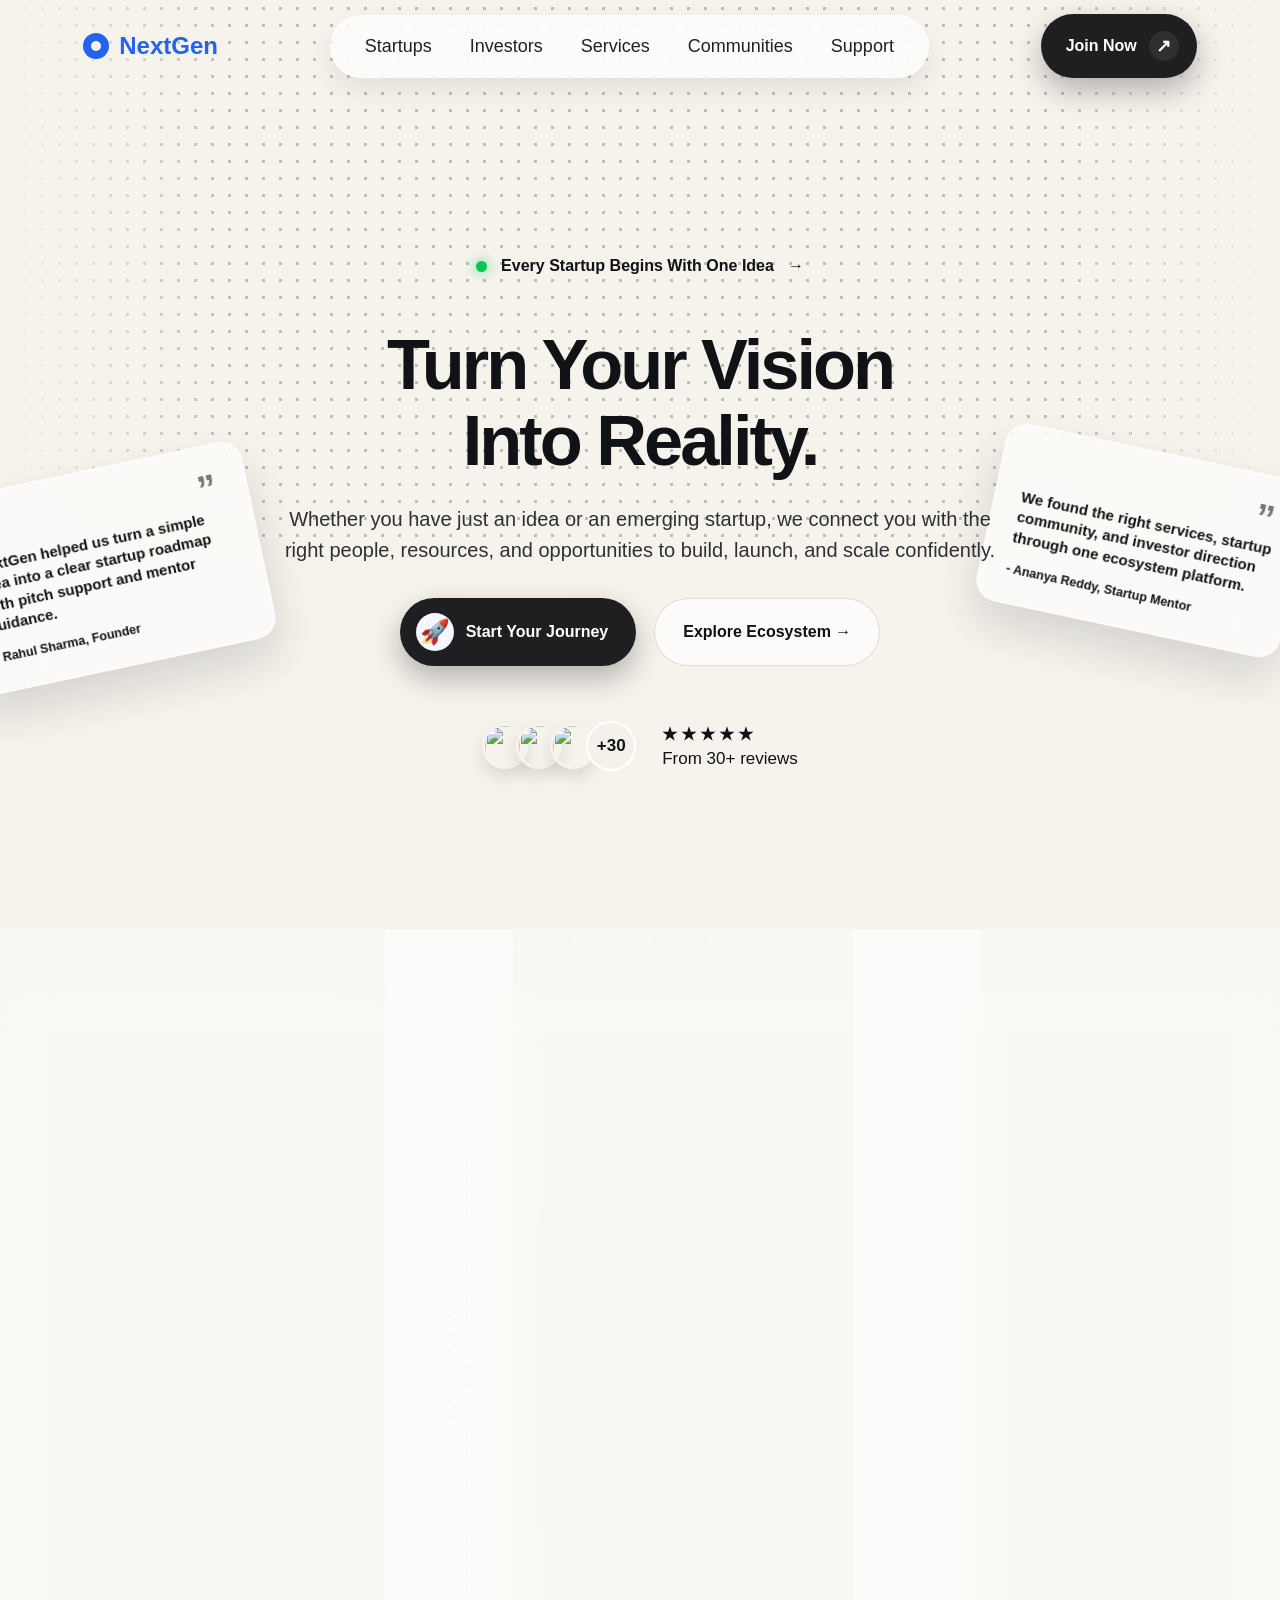
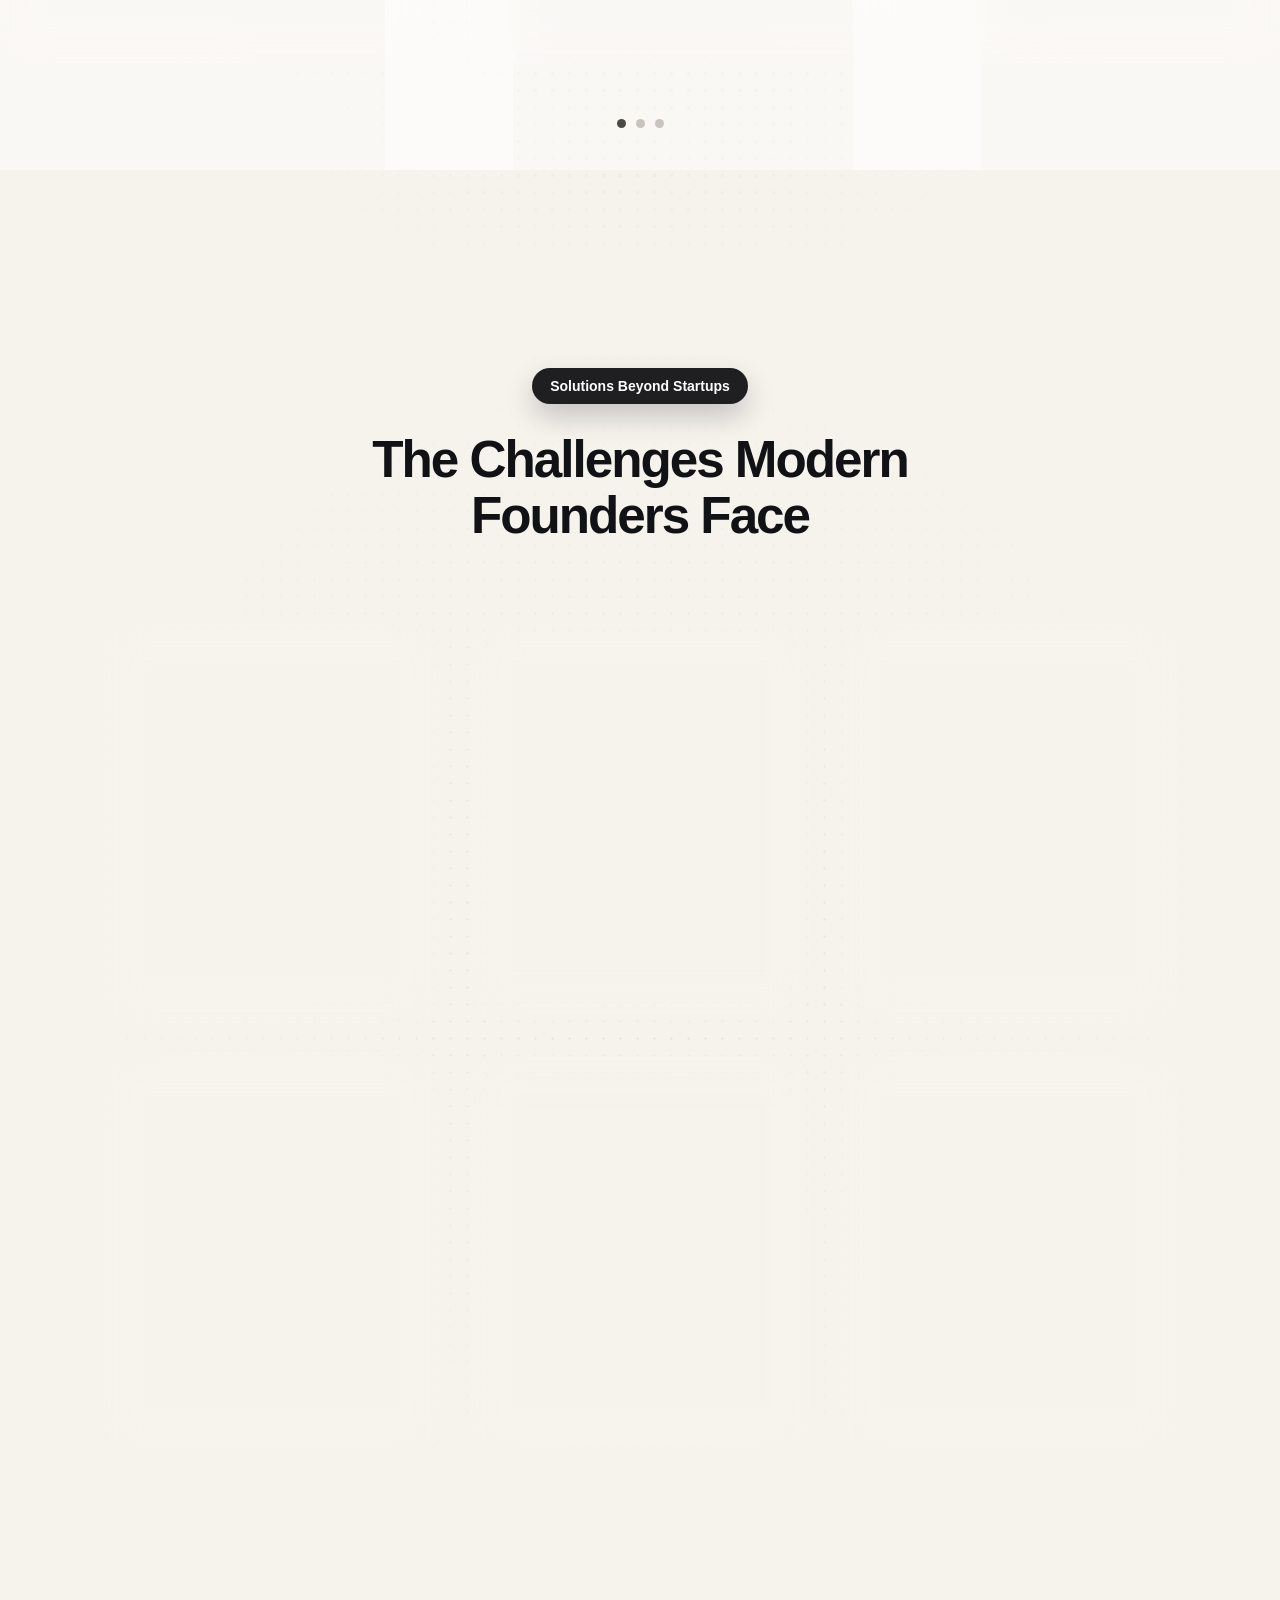
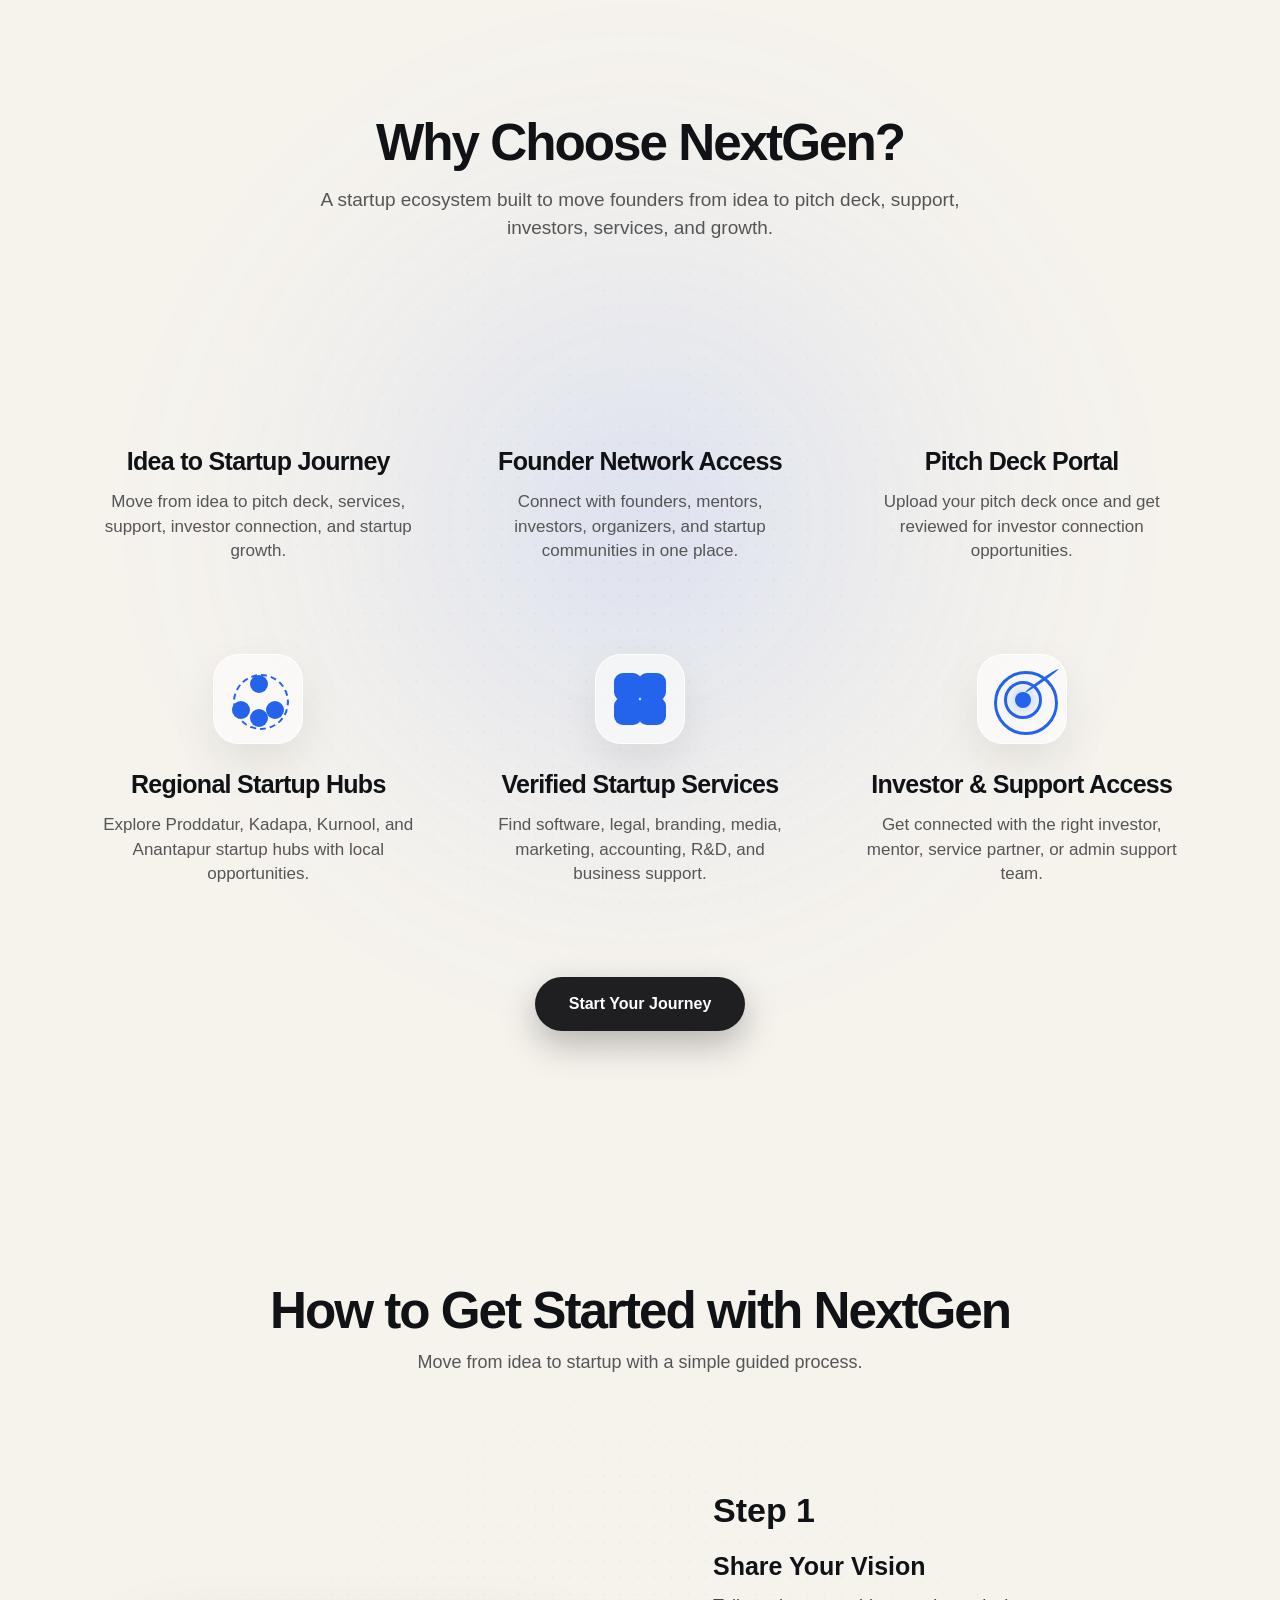
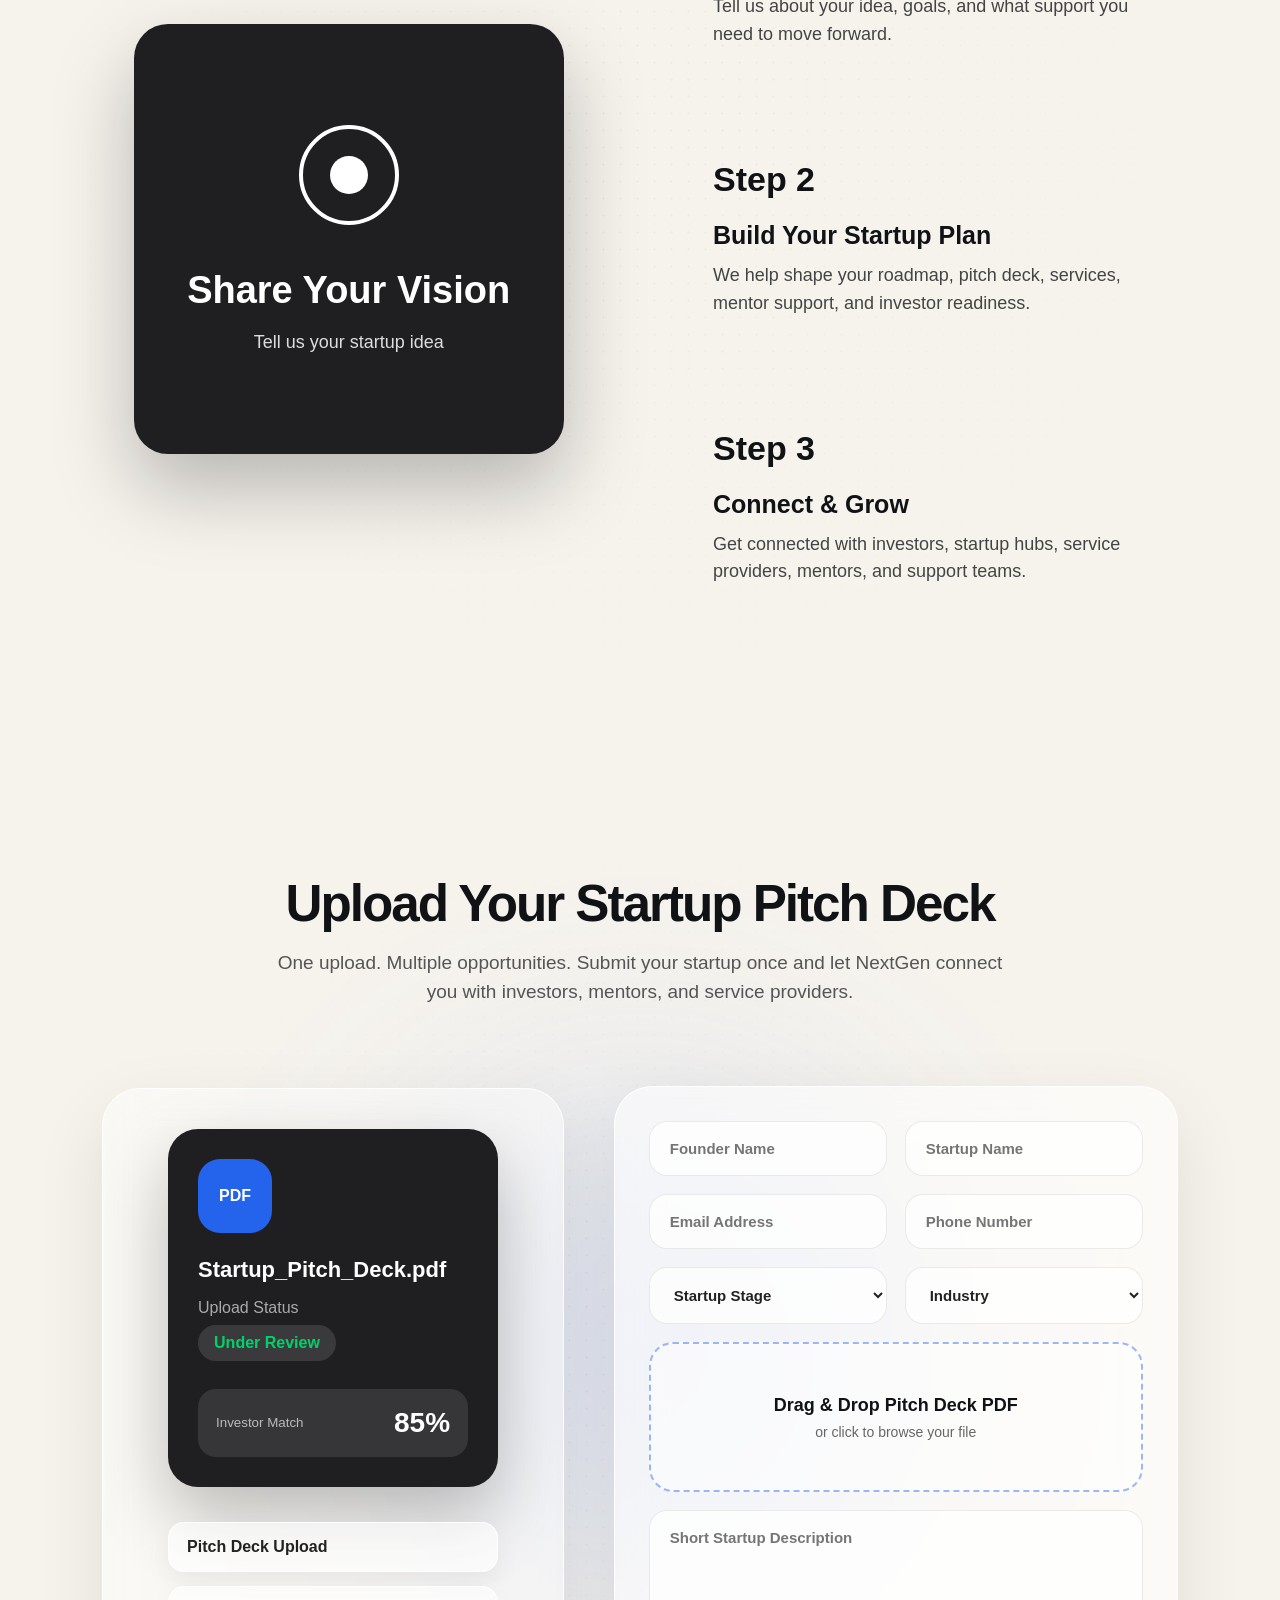
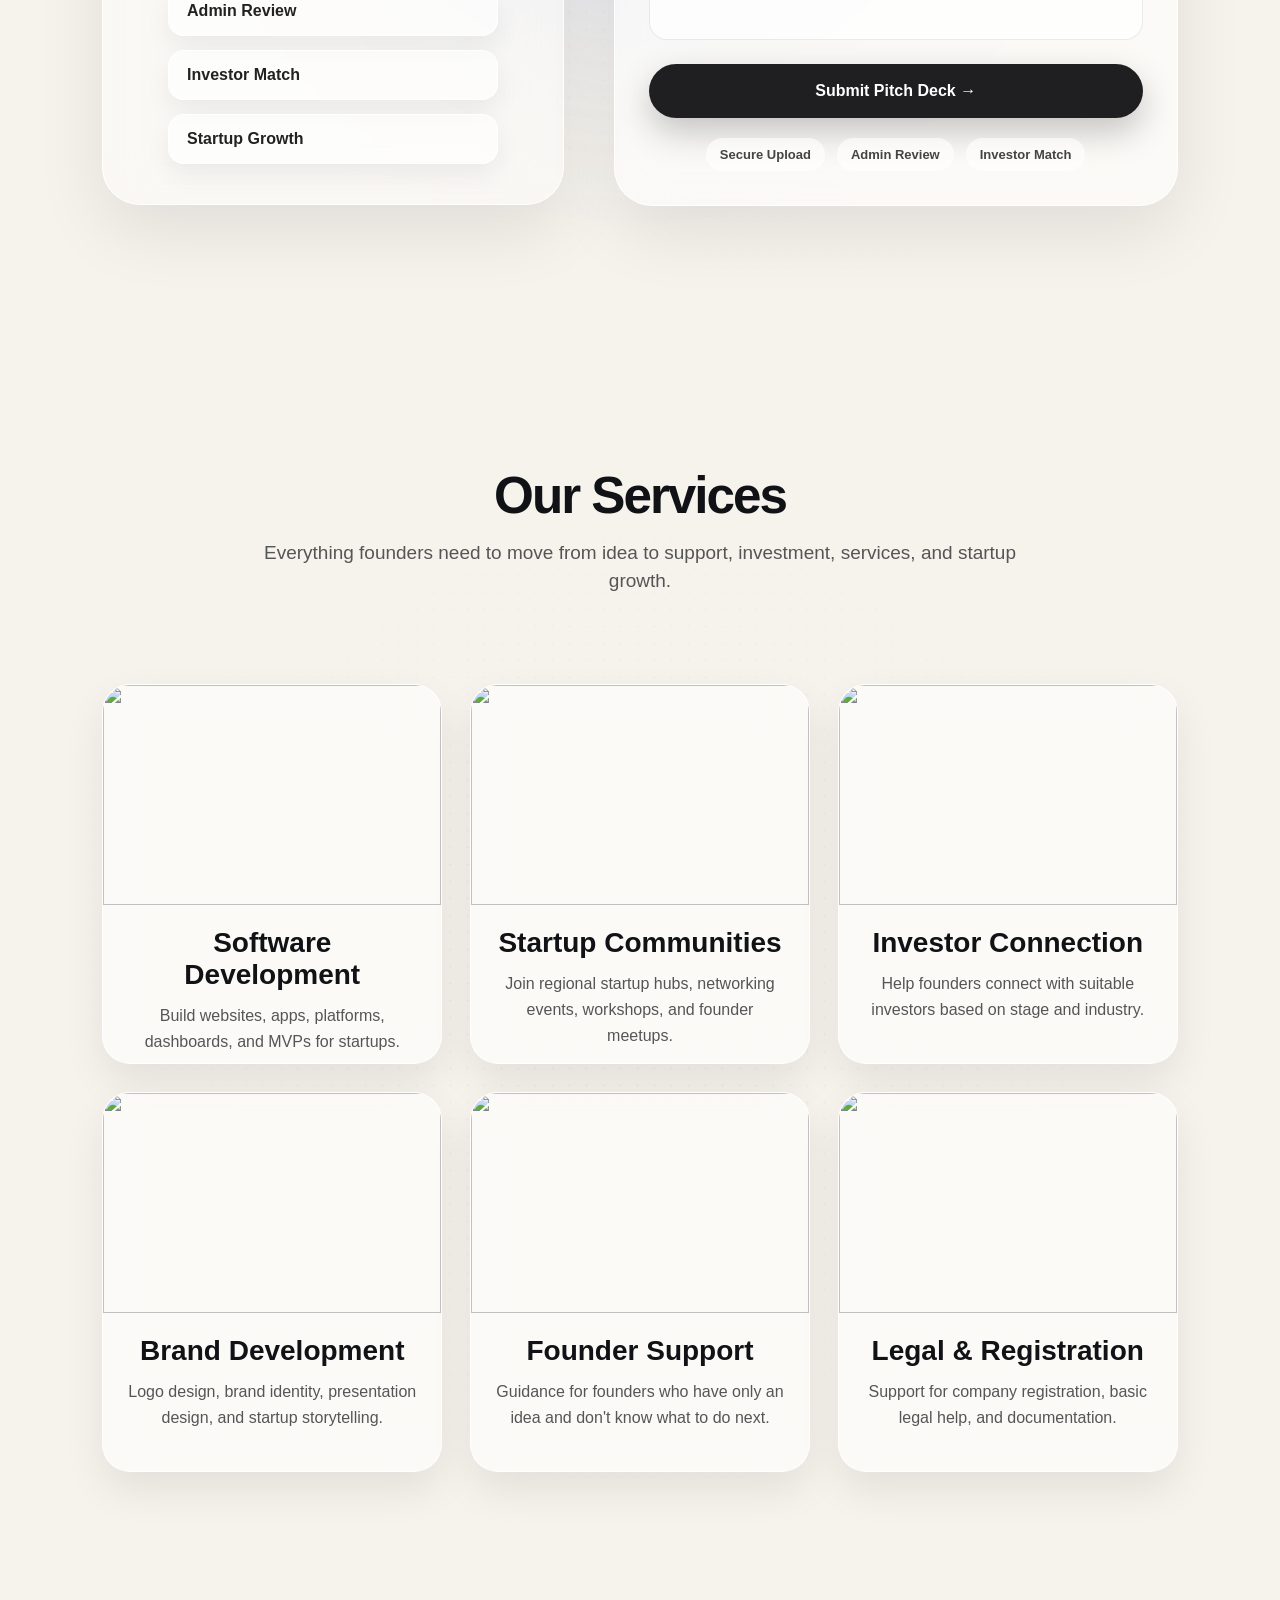
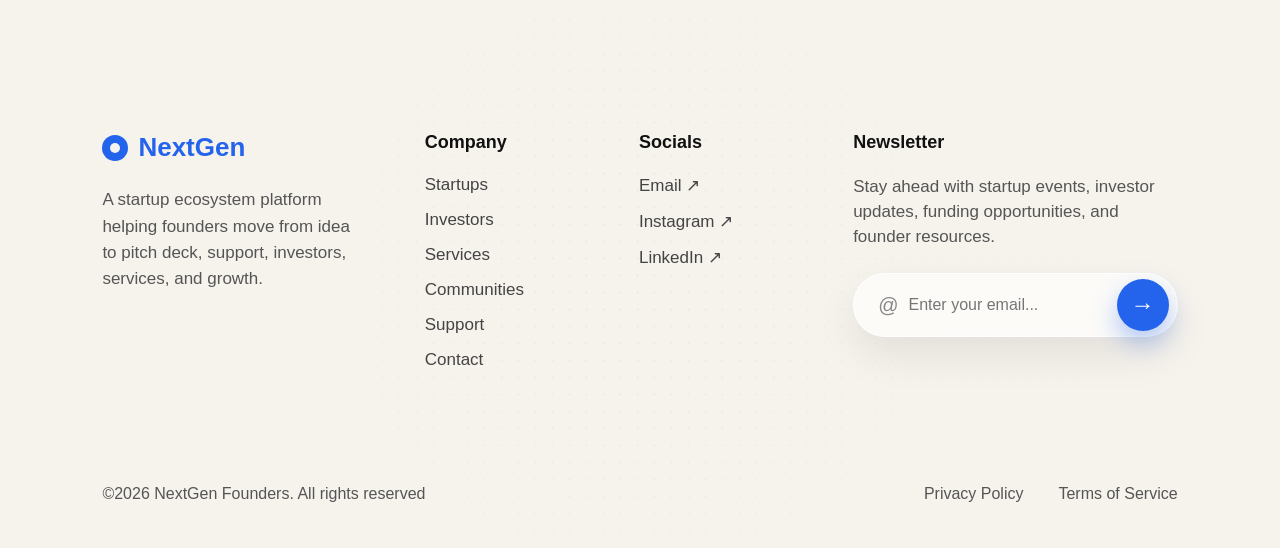
==== index.html @ 0911fde4 "initial commit" ====
<!DOCTYPE html>
<html lang="en">
<head>
<meta charset="UTF-8" />
<meta name="viewport" content="width=device-width, initial-scale=1.0" />
<title>NextGen Founders</title>

<link rel="stylesheet" href="style.css" />
</head>

<body>

<section class="hero">
  <nav class="navbar">
    <div class="logo"><div class="logo-mark"></div>NextGen</div>
    <div class="nav-pill">
      <a href="#">Startups</a>
      <a href="#">Investors</a>
      <a href="#">Services</a>
      <a href="#">Communities</a>
      <a href="#">Support</a>
    </div>
    <button class="btn-dark top-btn">Join Now <span class="arrow">↗</span></button>
  </nav>

  <div class="quote-card left-card">
    <div class="quote">”</div>
    <p>NextGen helped us turn a simple idea into a clear startup roadmap with pitch support and mentor guidance.</p>
    <small>- Rahul Sharma, Founder</small>
  </div>

  <div class="quote-card right-card">
    <div class="quote">”</div>
    <p>We found the right services, startup community, and investor direction through one ecosystem platform.</p>
    <small>- Ananya Reddy, Startup Mentor</small>
  </div>

  <div class="hero-content">
    <div class="badge"><span class="green-dot"></span>Every Startup Begins With One Idea <span>→</span></div>
    <h1>Turn Your Vision<br>Into Reality.</h1>
    <p>Whether you have just an idea or an emerging startup, we connect you with the right people, resources, and opportunities to build, launch, and scale confidently.</p>

    <div class="hero-buttons">
      <button class="btn-dark main-cta"><span class="cta-icon">🚀</span>Start Your Journey</button>
      <button class="btn-outline">Explore Ecosystem →</button>
    </div>

    <div class="hero-social">
      <div class="avatars">
        <img src="https://images.unsplash.com/photo-1500648767791-00dcc994a43e?w=100&q=80" class="avatar">
        <img src="https://images.unsplash.com/photo-1494790108377-be9c29b29330?w=100&q=80" class="avatar">
        <img src="https://images.unsplash.com/photo-1506794778202-cad84cf45f1d?w=100&q=80" class="avatar">
        <div class="plus">+30</div>
      </div>
      <div class="rating"><strong>★★★★★</strong>From 30+ reviews</div>
    </div>
  </div>
</section>

<section class="work-section" id="achievements">
  <div class="work-track">

    <div class="work-card">
      <div class="work-img img1"><h3>From Idea<br>to Startup</h3></div>
      <p>NextGen Founders helps entrepreneurs transform ideas into successful startups by connecting them with mentors, investors, services, and opportunities.</p>
      <span>Founder Journey</span>
      <div class="card-note">Every great startup begins with one idea.<br><small>NextGen Founders</small></div>
      <div class="person"><img src="https://randomuser.me/api/portraits/men/32.jpg" class="person-avatar"><div class="person-info"><h4>Rahul Sharma</h4><p>Founder, TechSpark AI</p></div></div>
    </div>

    <div class="work-card">
      <div class="work-img img2"></div>
      <p>Upload your pitch deck once and let NextGen Founders connect you with investors actively looking for promising startups.</p>
      <span>Pitch Deck Portal</span>
      <div class="card-note">One Upload. Unlimited Opportunities.<br><small>NextGen Founders</small></div>
      <div class="person"><img src="https://randomuser.me/api/portraits/women/44.jpg" class="person-avatar"><div class="person-info"><h4>Ananya Reddy</h4><p>Startup Mentor</p></div></div>
    </div>

    <div class="work-card">
      <div class="work-img img3"><h3>Connect.<br>Collaborate.<br>Grow.</h3></div>
      <p>Discover startup hubs across Proddatur, Kadapa, Kurnool and Anantapur while building meaningful relationships with founders and mentors.</p>
      <span>Startup Communities</span>
      <div class="card-note">Together we build stronger ecosystems.<br><small>NextGen Founders</small></div>
      <div class="person"><img src="https://randomuser.me/api/portraits/men/65.jpg" class="person-avatar"><div class="person-info"><h4>Arjun Kumar</h4><p>Community Lead</p></div></div>
    </div>

    <div class="work-card">
      <div class="work-img img4"></div>
      <p>Access trusted partners for software development, branding, legal services, marketing, R&D, accounting and business consulting.</p>
      <span>Startup Services</span>
      <div class="card-note">Everything your startup needs.<br><small>NextGen Founders</small></div>
      <div class="person"><img src="https://randomuser.me/api/portraits/women/68.jpg" class="person-avatar"><div class="person-info"><h4>Sneha Patel</h4><p>Brand Consultant</p></div></div>
    </div>

    <div class="work-card">
      <div class="work-img img1"><h3>Support<br>That Matters</h3></div>
      <p>Whether you need a mentor, want to become an organizer, or simply don't know what to do next, our support team connects you.</p>
      <span>Founder Support</span>
      <div class="card-note">We're here whenever you need guidance.<br><small>NextGen Founders</small></div>
      <div class="person"><img src="https://randomuser.me/api/portraits/men/41.jpg" class="person-avatar"><div class="person-info"><h4>Vikram Rao</h4><p>Investor Relations</p></div></div>
    </div>

    <div class="work-card">
      <div class="work-img img2"></div>
      <p>Stay updated with startup news, Sunday meetups, funding opportunities, workshops and demo days happening across your region.</p>
      <span>Startup News & Events</span>
      <div class="card-note">Never miss an opportunity.<br><small>NextGen Founders</small></div>
      <div class="person"><img src="https://randomuser.me/api/portraits/women/29.jpg" class="person-avatar"><div class="person-info"><h4>Priya Nair</h4><p>Event Coordinator</p></div></div>
    </div>

    <div class="work-card">
      <div class="work-img img3"><h3>Investor<br>Connections</h3></div>
      <p>Browse verified investors by industry, investment stage and location to find the perfect funding partner.</p>
      <span>Investor Network</span>
      <div class="card-note">Connecting ideas with investment.<br><small>NextGen Founders</small></div>
      <div class="person"><img src="https://randomuser.me/api/portraits/men/74.jpg" class="person-avatar"><div class="person-info"><h4>Karthik Varma</h4><p>Angel Investor</p></div></div>
    </div>

    <div class="work-card">
      <div class="work-img img4"></div>
      <p>Build your startup journey inside one platform — news, investors, services, startup hubs, mentors and pitch deck management.</p>
      <span>Complete Startup Ecosystem</span>
      <div class="card-note">Everything founders need in one place.<br><small>NextGen Founders</small></div>
      <div class="person"><img src="https://randomuser.me/api/portraits/women/52.jpg" class="person-avatar"><div class="person-info"><h4>Neha Gupta</h4><p>Startup Advisor</p></div></div>
    </div>

  </div>

  <div class="slider-dots"><span></span><span></span><span></span></div>
</section>

<section class="challenge-section">
  <div class="section-badge">Solutions Beyond Startups</div>
  <h2>The Challenges Modern<br>Founders Face</h2>

  <div class="challenge-grid">

    <div class="challenge-card" tabindex="0">
      <div class="challenge-front">
        <div class="challenge-visual visual-1">
          <div class="startup-design">
            <div class="ring"></div><div class="core"></div>
            <span class="dot dot1"></span><span class="dot dot2"></span><span class="dot dot3"></span><span class="dot dot4"></span>
            <span class="line line1"></span><span class="line line2"></span>
          </div>
        </div>
        <span>Problem</span>
        <h3>No Clear Startup Roadmap</h3>
        <p>Many founders have an idea but don’t know the next step to build, launch, and grow.</p>
      </div>
      <div class="challenge-solution">
        <span>Solution</span>
        <h3>Guided Startup Journey</h3>
        <p>NextGen guides founders from idea → pitch deck → services → support → investor connection.</p>
      </div>
    </div>

    <div class="challenge-card" tabindex="0">
      <div class="challenge-front">
        <div class="challenge-visual visual-2">Team</div>
        <span>Problem</span>
        <h3>Lack of Right Connections</h3>
        <p>Founders struggle to find investors, mentors, and service providers.</p>
      </div>
      <div class="challenge-solution">
        <span>Solution</span>
        <h3>Founder Network Access</h3>
        <p>Connect with investors, mentors, organizers, and verified service companies in one place.</p>
      </div>
    </div>

    <div class="challenge-card" tabindex="0">
      <div class="challenge-front">
        <div class="challenge-visual visual-3">→ Pitch</div>
        <span>Problem</span>
        <h3>Pitch Deck Confusion</h3>
        <p>Founders don’t know how to share pitch decks with investors properly.</p>
      </div>
      <div class="challenge-solution">
        <span>Solution</span>
        <h3>Pitch Deck Upload Portal</h3>
        <p>Upload pitch deck once. Admin reviews and connects it to suitable investors.</p>
      </div>
    </div>

    <div class="challenge-card" tabindex="0">
      <div class="challenge-front">
        <div class="challenge-visual visual-4"></div>
        <span>Problem</span>
        <h3>Limited Startup Awareness</h3>
        <p>Founders miss startup events, funding news, and local opportunities.</p>
      </div>
      <div class="challenge-solution">
        <span>Solution</span>
        <h3>Startup News & Events</h3>
        <p>Every Sunday, display startup events, funding opportunities, and community updates.</p>
      </div>
    </div>

    <div class="challenge-card" tabindex="0">
      <div class="challenge-front">
        <div class="challenge-visual visual-5">◎</div>
        <span>Problem</span>
        <h3>No Trusted Support</h3>
        <p>Founders need help with registration, legal, software, branding, and business guidance.</p>
      </div>
      <div class="challenge-solution">
        <span>Solution</span>
        <h3>Support Request System</h3>
        <p>Users submit their problem. Admin connects them with the right mentor or service partner.</p>
      </div>
    </div>

    <div class="challenge-card" tabindex="0">
      <div class="challenge-front">
        <div class="challenge-visual visual-6"></div>
        <span>Problem</span>
        <h3>Investor Access Gap</h3>
        <p>Good ideas fail because founders cannot reach the right investor at the right time.</p>
      </div>
      <div class="challenge-solution">
        <span>Solution</span>
        <h3>Investor Discovery</h3>
        <p>Founders browse investors by industry, stage, location, and startup requirement.</p>
      </div>
    </div>

  </div>
</section>

<section class="choose-section">
  <h2>Why Choose NextGen?</h2>
  <p class="choose-subtitle">
    A startup ecosystem built to move founders from idea to pitch deck, support, investors, services, and growth.
  </p>

  <div class="choose-grid">

    <div class="choose-item">
      <div class="mini-icon orbit-icon"><span></span><span></span><span></span></div>
      <h3>Idea to Startup Journey</h3>
      <p>Move from idea to pitch deck, services, support, investor connection, and startup growth.</p>
    </div>

    <div class="choose-item">
      <div class="mini-icon network-icon"><i></i><i></i><i></i><i></i></div>
      <h3>Founder Network Access</h3>
      <p>Connect with founders, mentors, investors, organizers, and startup communities in one place.</p>
    </div>

    <div class="choose-item">
      <div class="mini-icon deck-icon"><span></span><span></span><span></span></div>
      <h3>Pitch Deck Portal</h3>
      <p>Upload your pitch deck once and get reviewed for investor connection opportunities.</p>
    </div>

    <div class="choose-item">
      <div class="mini-icon hub-icon"><span></span><span></span><span></span><span></span></div>
      <h3>Regional Startup Hubs</h3>
      <p>Explore Proddatur, Kadapa, Kurnool, and Anantapur startup hubs with local opportunities.</p>
    </div>

    <div class="choose-item">
      <div class="mini-icon service-icon"><span></span><span></span><span></span><span></span></div>
      <h3>Verified Startup Services</h3>
      <p>Find software, legal, branding, media, marketing, accounting, R&D, and business support.</p>
    </div>

    <div class="choose-item">
      <div class="mini-icon target-icon"><span></span><span></span><span></span></div>
      <h3>Investor & Support Access</h3>
      <p>Get connected with the right investor, mentor, service partner, or admin support team.</p>
    </div>

  </div>

  <button class="choose-btn">Start Your Journey</button>
</section>

<section class="process-section">
  <h2>How to Get Started with NextGen</h2>
  <p class="process-subtitle">
    Move from idea to startup with a simple guided process.
  </p>

  <div class="process-wrap">

    <div class="process-left">

      <div class="process-card visual-1">
        <div class="bulb-icon"></div>
        <h3>Share Your Vision</h3>
        <p>Tell us your startup idea</p>
      </div>

      <div class="process-card visual-2">
        <h3>Shape The Plan</h3>
        <ul>
          <li>Clear startup roadmap</li>
          <li>Pitch deck support</li>
          <li>Mentor guidance</li>
          <li>Investor readiness</li>
        </ul>
      </div>

      <div class="process-card visual-3">
        <div class="laptop-card">
          <div></div>
          <div></div>
        </div>
        <h3>Launch & Grow</h3>
        <p>Connect with investors, services and startup hubs.</p>
      </div>

    </div>

    <div class="process-steps">

      <div class="step step-1" tabindex="0">
        <h3>Step 1</h3>
        <h4>Share Your Vision</h4>
        <p>Tell us about your idea, goals, and what support you need to move forward.</p>
      </div>

      <div class="step step-2" tabindex="0">
        <h3>Step 2</h3>
        <h4>Build Your Startup Plan</h4>
        <p>We help shape your roadmap, pitch deck, services, mentor support, and investor readiness.</p>
      </div>

      <div class="step step-3" tabindex="0">
        <h3>Step 3</h3>
        <h4>Connect & Grow</h4>
        <p>Get connected with investors, startup hubs, service providers, mentors, and support teams.</p>
      </div>

    </div>

  </div>
</section>

<section class="pitch-section">
  <div class="pitch-heading">
    <h2>Upload Your Startup Pitch Deck</h2>
    <p>
      One upload. Multiple opportunities. Submit your startup once and let
      NextGen connect you with investors, mentors, and service providers.
    </p>
  </div>

  <div class="pitch-wrap">

    <div class="pitch-visual">
      <div class="upload-card">
        <div class="pdf-icon">PDF</div>
        <h3>Startup_Pitch_Deck.pdf</h3>
        <p>Upload Status</p>
        <span>Under Review</span>

        <div class="match-box">
          <small>Investor Match</small>
          <strong>85%</strong>
        </div>
      </div>

      <div class="flow-list">
        <div>Pitch Deck Upload</div>
        <div>Admin Review</div>
        <div>Investor Match</div>
        <div>Startup Growth</div>
      </div>
    </div>

    <form class="pitch-form">
      <div class="form-row">
        <input type="text" placeholder="Founder Name">
        <input type="text" placeholder="Startup Name">
      </div>

      <div class="form-row">
        <input type="email" placeholder="Email Address">
        <input type="tel" placeholder="Phone Number">
      </div>

      <div class="form-row">
        <select>
          <option>Startup Stage</option>
          <option>Idea</option>
          <option>Prototype</option>
          <option>MVP</option>
          <option>Revenue</option>
          <option>Scaling</option>
        </select>

        <select>
          <option>Industry</option>
          <option>AI</option>
          <option>Healthcare</option>
          <option>FinTech</option>
          <option>EdTech</option>
          <option>Agriculture</option>
          <option>SaaS</option>
          <option>E-commerce</option>
          <option>Other</option>
        </select>
      </div>

      <label class="upload-box">
        <input type="file" accept=".pdf">
        <strong>Drag & Drop Pitch Deck PDF</strong>
        <span>or click to browse your file</span>
      </label>

      <textarea placeholder="Short Startup Description"></textarea>

      <button type="submit">Submit Pitch Deck →</button>

      <div class="trust-row">
        <span>Secure Upload</span>
        <span>Admin Review</span>
        <span>Investor Match</span>
      </div>
    </form>

  </div>
</section>

<section class="investor-section" id="investorSection">
  <h2>Investor Network</h2>
  <p class="investor-subtitle">
    Discover verified investors who can support promising startups with capital, mentorship, and strategic growth.
  </p>

  <div class="investor-filters">
    <span>All</span>
    <span>Seed</span>
    <span>Angel</span>
    <span>VC</span>
    <span>AI</span>
    <span>FinTech</span>
    <span>Healthcare</span>
  </div>

  <div class="investor-grid">

    <div class="investor-card">
      <img src="https://randomuser.me/api/portraits/men/75.jpg" class="investor-avatar">
      <h3>Arjun Rao</h3>
      <p>Seed Investor</p>
      <small>NextWave Ventures</small>

      <div class="investor-tags">
        <span>AI</span>
        <span>SaaS</span>
      </div>

      <div class="ticket">₹25L – ₹2Cr</div>
      <button>View Profile →</button>
    </div>

    <div class="investor-card">
      <img src="https://randomuser.me/api/portraits/women/65.jpg" class="investor-avatar">
      <h3>Priya Shah</h3>
      <p>Angel Investor</p>
      <small>Founder Circle</small>

      <div class="investor-tags">
        <span>FinTech</span>
        <span>EdTech</span>
      </div>

      <div class="ticket">₹10L – ₹1Cr</div>
      <button>View Profile →</button>
    </div>

    <div class="investor-card">
      <img src="https://randomuser.me/api/portraits/men/52.jpg" class="investor-avatar">
      <h3>Kiran Reddy</h3>
      <p>VC Partner</p>
      <small>SouthBridge Capital</small>

      <div class="investor-tags">
        <span>HealthTech</span>
        <span>AI</span>
      </div>

      <div class="ticket">₹50L – ₹5Cr</div>
      <button>View Profile →</button>
    </div>

    <div class="investor-card">
      <img src="https://randomuser.me/api/portraits/women/45.jpg" class="investor-avatar">
      <h3>Sneha Patel</h3>
      <p>Angel Investor</p>
      <small>Startup Angels India</small>

      <div class="investor-tags">
        <span>Consumer</span>
        <span>D2C</span>
      </div>

      <div class="ticket">₹15L – ₹80L</div>
      <button>View Profile →</button>
    </div>

    <div class="investor-card">
      <img src="https://randomuser.me/api/portraits/men/36.jpg" class="investor-avatar">
      <h3>Rahul Jain</h3>
      <p>Seed VC</p>
      <small>GrowthBridge Fund</small>

      <div class="investor-tags">
        <span>AgriTech</span>
        <span>SaaS</span>
      </div>

      <div class="ticket">₹30L – ₹3Cr</div>
      <button>View Profile →</button>
    </div>

    <div class="investor-card">
      <img src="https://randomuser.me/api/portraits/women/32.jpg" class="investor-avatar">
      <h3>Anita Das</h3>
      <p>Mentor Investor</p>
      <small>Impact Founders Network</small>

      <div class="investor-tags">
        <span>Social</span>
        <span>Healthcare</span>
      </div>

      <div class="ticket">₹20L – ₹2Cr</div>
      <button>View Profile →</button>
    </div>

  </div>
</section>

<section class="services-section">
  <h2>Our Services</h2>
  <p class="services-subtitle">
    Everything founders need to move from idea to support, investment, services, and startup growth.
  </p>

  <div class="services-grid">

    <div class="service-card">
      <img src="https://images.unsplash.com/photo-1516321318423-f06f85e504b3?w=900&q=80">
      <div>
        <h3>Software Development</h3>
        <p>Build websites, apps, platforms, dashboards, and MVPs for startups.</p>
      </div>
    </div>

    <div class="service-card">
      <img src="https://images.unsplash.com/photo-1556761175-b413da4baf72?w=900&q=80">
      <div>
        <h3>Startup Communities</h3>
        <p>Join regional startup hubs, networking events, workshops, and founder meetups.</p>
      </div>
    </div>

    <div class="service-card">
      <img src="https://images.unsplash.com/photo-1559136555-9303baea8ebd?w=900&q=80">
      <div>
        <h3>Investor Connection</h3>
        <p>Help founders connect with suitable investors based on stage and industry.</p>
      </div>
    </div>

    <div class="service-card">
      <img src="https://images.unsplash.com/photo-1558655146-9f40138edfeb?w=900&q=80">
      <div>
        <h3>Brand Development</h3>
        <p>Logo design, brand identity, presentation design, and startup storytelling.</p>
      </div>
    </div>

    <div class="service-card big-card">
    <img src="https://images.unsplash.com/photo-1521737604893-d14cc237f11d?w=1200&q=80">
    <div>
        <h3>Founder Support</h3>
        <p>Guidance for founders who have only an idea and don't know what to do next.</p>
    </div>
</div>

    <div class="service-card">
      <img src="https://images.unsplash.com/photo-1450101499163-c8848c66ca85?w=900&q=80">
      <div>
        <h3>Legal & Registration</h3>
        <p>Support for company registration, basic legal help, and documentation.</p>
      </div>
    </div>

  </div>
</section>



<footer class="footer-section">
  <div class="footer-wrap">

    <div class="footer-brand">
      <div class="footer-logo">
        <div class="logo-mark"></div>
        NextGen
      </div>
      <p>
        A startup ecosystem platform helping founders move from idea to pitch deck, support, investors, services, and growth.
      </p>
    </div>

    <div class="footer-links">
      <h4>Company</h4>
      <a href="#">Startups</a>
      <a href="#">Investors</a>
      <a href="#">Services</a>
      <a href="#">Communities</a>
      <a href="#">Support</a>
      <a href="#">Contact</a>
    </div>

    <div class="footer-links">
      <h4>Socials</h4>
      <a href="#">Email ↗</a>
      <a href="#">Instagram ↗</a>
      <a href="#">LinkedIn ↗</a>
    </div>

    <div class="footer-newsletter">
      <h4>Newsletter</h4>
      <p>
        Stay ahead with startup events, investor updates, funding opportunities, and founder resources.
      </p>

      <div class="newsletter-box">
        <span>@</span>
        <input type="email" placeholder="Enter your email...">
        <button>→</button>
      </div>
    </div>

  </div>

  <div class="footer-bottom">
    <p>©2026 NextGen Founders. All rights reserved</p>

    <div>
      <a href="#">Privacy Policy</a>
      <a href="#">Terms of Service</a>
    </div>
  </div>
</footer>

<script src="script.js"></script>

</body>
</html>
---- style.css ----
*{margin:0;padding:0;box-sizing:border-box;font-family:Inter,Arial,sans-serif}
body{background:#f6f3ed;color:#101216;overflow-x:hidden}

/* HERO */
.hero{min-height:100vh;position:relative;overflow:hidden;background:#f6f3ed}
.hero::before{
  content:"";position:absolute;top:0;left:0;right:0;height:540px;z-index:1;
  background-image:radial-gradient(circle,rgba(0,0,0,.22) 1.8px,transparent 1.8px);
  background-size:17px 17px;
  mask-image:linear-gradient(to right,transparent 0%,black 18%,black 82%,transparent 100%);
  -webkit-mask-image:linear-gradient(to right,transparent 0%,black 18%,black 82%,transparent 100%);
  animation:dotsPulse 3s ease-in-out infinite;pointer-events:none;
}
@keyframes dotsPulse{0%,100%{opacity:.28}50%{opacity:.48}}

.navbar{
  width:87%;height:92px;margin:0 auto;display:flex;align-items:center;
  justify-content:space-between;position:relative;z-index:5;
}
.logo{display:flex;align-items:center;gap:10px;font-size:24px;font-weight:800;color:#2463eb}
.logo-mark{width:26px;height:26px;border-radius:50%;background:#2463eb;position:relative}
.logo-mark::before{
  content:"";position:absolute;width:10px;height:10px;background:#f6f3ed;
  border-radius:50%;left:8px;top:8px;
}

.nav-pill{
  display:flex;align-items:center;gap:38px;padding:20px 34px;border-radius:999px;
  background:rgba(255,255,255,.68);backdrop-filter:blur(18px);
  border:1px solid rgba(255,255,255,.9);box-shadow:0 12px 28px rgba(0,0,0,.08);
}
.nav-pill a{text-decoration:none;color:#202124;font-size:18px;font-weight:500}

.btn-dark{
  border:0;cursor:pointer;background:#1f1f22;color:white;border-radius:999px;
  font-size:16px;font-weight:800;display:flex;align-items:center;gap:12px;
  box-shadow:0 12px 30px rgba(0,0,0,.28);
}
.top-btn{padding:17px 18px 17px 25px}
.arrow{
  width:30px;height:30px;border-radius:50%;background:#303033;
  display:grid;place-items:center;font-size:18px;
}

.quote-card{
  position:absolute;z-index:3;width:310px;padding:28px 26px 25px;
  background:rgba(255,255,255,.58);border:1px solid rgba(255,255,255,.9);
  backdrop-filter:blur(22px);border-radius:22px;box-shadow:0 22px 45px rgba(0,0,0,.13);
  font-size:15px;line-height:1.35;font-weight:700;
}
.quote-card .quote{position:absolute;right:30px;top:18px;font-size:38px;color:#777}
.quote-card p{margin-top:34px}
.quote-card small{display:block;margin-top:14px;font-weight:900}
.left-card{left:-48px;top:52%;transform:rotate(-12deg)}
.right-card{right:-18px;top:50%;transform:rotate(12deg)}

.hero-content{
  position:relative;z-index:4;text-align:center;max-width:1120px;
  margin:165px auto 0;padding:0 20px;
}
.badge{display:inline-flex;align-items:center;gap:14px;margin-bottom:52px;font-size:16px;font-weight:700}
.green-dot{width:11px;height:11px;background:#00c853;border-radius:50%;box-shadow:0 0 14px rgba(0,200,83,.8)}
h1{font-size:clamp(56px,5.5vw,78px);line-height:1.08;letter-spacing:-3px;font-weight:900;max-width:850px;margin:auto}
.hero-content p{max-width:740px;margin:25px auto 32px;font-size:20px;line-height:1.55;font-weight:500;color:#2f3033}
.hero-buttons{display:flex;justify-content:center;gap:18px;margin-top:10px;flex-wrap:wrap}
.main-cta{padding:15px 28px 15px 16px}
.cta-icon{
  width:38px;height:38px;border-radius:50%;background:#f4f7ff;color:#2463eb;
  display:grid;place-items:center;font-size:24px;font-weight:900;
}
.btn-outline{
  padding:16px 28px;border-radius:999px;border:1px solid rgba(0,0,0,.12);
  background:rgba(255,255,255,.65);backdrop-filter:blur(10px);
  color:#111;font-size:16px;font-weight:700;cursor:pointer;
}

.hero-social{margin-top:55px;display:flex;align-items:center;justify-content:center;gap:26px}
.avatars{display:flex;align-items:center}
.avatar{
  width:46px;height:46px;border-radius:50%;object-fit:cover;
  border:3px solid #f6f3ed;margin-left:-12px;box-shadow:0 8px 18px rgba(0,0,0,.12);
}
.avatar:first-child{margin-left:0}
.plus{
  width:50px;height:50px;margin-left:-10px;border-radius:50%;
  display:grid;place-items:center;background:#f4f1ea;border:2px solid #fff;
  font-size:17px;font-weight:700;
}
.rating{text-align:left;font-size:17px;font-weight:500}
.rating strong{display:block;font-size:17px;letter-spacing:4px;margin-bottom:4px}

/* MOVING CARDS */
.work-section{position:relative;overflow:hidden;padding:90px 0 120px;background:#f6f3ed}
.work-section::before{
  content:"";position:absolute;inset:0;
  background-image:radial-gradient(rgba(0,0,0,.22) 1.5px,transparent 1.5px);
  background-size:17px 17px;mask-image:radial-gradient(circle at center,#000 0%,transparent 72%);
  opacity:.35;
}
.work-track{
  position:relative;z-index:2;display:flex;gap:38px;width:max-content;
  animation:moveCards 34s linear infinite;
}
.work-section:hover .work-track{animation-play-state:paused}
@keyframes moveCards{from{transform:translateX(0)}to{transform:translateX(-35%)}}

.work-card{
  width:430px;min-height:620px;padding:18px;border-radius:34px;
  background:rgba(255,255,255,.46);border:1px solid rgba(255,255,255,.8);
  backdrop-filter:blur(22px);box-shadow:0 22px 55px rgba(0,0,0,.08);flex-shrink:0;
}
.work-img{
  height:260px;border-radius:26px;overflow:hidden;margin-bottom:28px;
  background-size:cover;background-position:center;
}
.img1{
  background:linear-gradient(135deg,rgba(255,229,207,.75),rgba(102,84,180,.7)),
  radial-gradient(circle at 70% 70%,#3e2f72,transparent 35%),linear-gradient(135deg,#ffd7c5,#806be6);
  display:flex;align-items:center;justify-content:center;text-align:center;
}
.img1 h3{font-size:30px;color:#253047;line-height:1.15}
.img2{
  background:linear-gradient(120deg,rgba(255,255,255,.25),rgba(255,255,255,.05)),
  repeating-linear-gradient(35deg,#f9f6f0 0 20px,#111 20px 26px,#f7a83b 26px 44px,#fff 44px 80px);
}
.img3{
  background:radial-gradient(circle at 25% 30%,rgba(95,255,130,.3),transparent 18%),
  repeating-radial-gradient(circle at 25% 20%,#3a3a3a 0 6px,#101010 7px 14px);
  display:flex;align-items:flex-end;padding:26px;
}
.img3 h3{color:#fff;font-size:34px;line-height:1.05;font-weight:500}
.img4{
  background:linear-gradient(135deg,rgba(255,255,255,.25),rgba(255,255,255,.05)),
  radial-gradient(circle at 70% 35%,#111 0 14%,transparent 15%),
  linear-gradient(135deg,#fff,#f0d8cf 45%,#111 46%,#111 70%,#d72d24 71%);
}
.work-card p{font-size:17px;line-height:1.55;color:#333;font-weight:600;margin:0 12px 8px}
.work-card>span{display:block;margin:0 12px 28px;color:#999;font-size:14px;font-weight:600}
.card-note{
  width:70%;margin-left:auto;margin-bottom:35px;padding:18px 20px;border-radius:18px;
  background:rgba(255,255,255,.5);text-align:right;font-size:16px;font-weight:600;color:#444;
}
.card-note small{color:#aaa}
.person{display:flex;align-items:center;gap:14px;margin:12px}
.person-avatar{
  width:52px;height:52px;border-radius:50%;object-fit:cover;
  border:3px solid #fff;box-shadow:0 6px 18px rgba(0,0,0,.15);flex-shrink:0;
}
.person-info h4{margin:0;font-size:17px;font-weight:800;color:#111;line-height:1.2}
.person-info p{margin-top:4px;font-size:14px;color:#8b8b8b;font-weight:500}
.slider-dots{position:relative;z-index:3;margin-top:55px;display:flex;justify-content:center;gap:10px}
.slider-dots span{width:9px;height:9px;border-radius:50%;background:#c9c4bb}
.slider-dots span:first-child{background:#4c4843}

/* CHALLENGE SECTION */
.challenge-section{
  position:relative;padding:120px 8% 140px;background:#f6f3ed;text-align:center;overflow:hidden;
}
.challenge-section::before{
  content:"";position:absolute;inset:0;
  background-image:radial-gradient(rgba(0,0,0,.18) 1.4px,transparent 1.4px);
  background-size:17px 17px;mask-image:radial-gradient(circle at center,#000 0%,transparent 72%);
  opacity:.3;
}
.section-badge{
  position:relative;z-index:2;display:inline-block;padding:10px 18px;border-radius:999px;
  background:#1f1f22;color:#fff;font-size:14px;font-weight:700;margin-bottom:28px;
  box-shadow:0 12px 28px rgba(0,0,0,.2);
}
.challenge-section h2{
  position:relative;z-index:2;font-size:clamp(38px,4vw,58px);
  line-height:1.08;letter-spacing:-2px;margin-bottom:80px;
}
.challenge-grid{
  position:relative;z-index:2;max-width:1120px;margin:0 auto;
  display:grid;grid-template-columns:repeat(3,1fr);gap:28px;
}
.challenge-card{
  position:relative;min-height:390px;padding:22px;border-radius:34px;
  background:rgba(255,255,255,.48);border:1px solid rgba(255,255,255,.8);
  backdrop-filter:blur(22px);box-shadow:0 22px 55px rgba(0,0,0,.07);
  overflow:hidden;text-align:left;cursor:pointer;
}
.challenge-front,.challenge-solution{transition:.45s ease}
.challenge-solution{
  position:absolute;inset:22px;border-radius:26px;background:#1f1f22;color:#fff;
  padding:34px;display:flex;flex-direction:column;justify-content:center;
  opacity:0;transform:translateY(25px) scale(.96);
}
.challenge-card:hover .challenge-solution,
.challenge-card:focus .challenge-solution,
.challenge-card:active .challenge-solution{opacity:1;transform:translateY(0) scale(1)}
.challenge-card:hover .challenge-front,
.challenge-card:focus .challenge-front,
.challenge-card:active .challenge-front{opacity:0;transform:scale(.96)}
.challenge-visual{
  height:190px;border-radius:26px;margin-bottom:26px;background:#f2eee7;
  display:flex;align-items:center;justify-content:center;font-size:54px;overflow:hidden;
}
.visual-1{
  position:relative;overflow:hidden;background:linear-gradient(135deg,#0f172a,#1f2937);
  display:flex;align-items:center;justify-content:center;
}
.startup-design{position:relative;width:150px;height:150px}
.ring{
  position:absolute;width:110px;height:110px;left:20px;top:20px;border-radius:50%;
  border:2px solid rgba(255,255,255,.18);animation:rotateRing 12s linear infinite;
}
.core{
  position:absolute;width:26px;height:26px;left:62px;top:62px;border-radius:50%;
  background:#4f8cff;box-shadow:0 0 25px #4f8cff;
}
.dot{
  position:absolute;width:12px;height:12px;border-radius:50%;background:white;
  box-shadow:0 0 12px rgba(255,255,255,.6);
}
.dot1{top:10px;left:69px}.dot2{right:10px;top:69px}.dot3{bottom:10px;left:69px}.dot4{left:10px;top:69px}
.line{position:absolute;background:rgba(255,255,255,.25);transform-origin:left center}
.line1{width:56px;height:2px;left:74px;top:74px}
.line2{width:56px;height:2px;left:74px;top:74px;transform:rotate(90deg)}
@keyframes rotateRing{from{transform:rotate(0)}to{transform:rotate(360deg)}}
.visual-2{background:rgba(255,255,255,.55);font-size:32px;font-weight:900}
.visual-3{background:linear-gradient(135deg,#fff,#eee);font-size:34px;font-weight:900}
.visual-4{
  background:linear-gradient(135deg,rgba(255,255,255,.25),rgba(255,255,255,.05)),
  repeating-linear-gradient(35deg,#111 0 18px,#f6f3ed 18px 40px,#2463eb 40px 48px);
}
.visual-5{background:radial-gradient(circle,#2463eb 0 10%,#fff 11% 35%,#eee 36%);color:#2463eb}
.visual-6{
  background:linear-gradient(135deg,rgba(255,255,255,.4),rgba(255,255,255,.1)),
  radial-gradient(circle at 25% 35%,#111 0 14%,transparent 15%),
  linear-gradient(135deg,#fff,#f0d8cf 45%,#111 46%,#111 70%,#d72d24 71%);
}
.challenge-card span{color:#ff5a5a;font-size:12px;font-weight:900;letter-spacing:.8px}
.challenge-card h3{font-size:23px;margin:10px 0 12px;letter-spacing:-.5px}
.challenge-card p{color:#555;font-size:16px;line-height:1.5;font-weight:500}
.challenge-solution span{color:#00d26a}
.challenge-solution p{color:#ddd}

/* WHY CHOOSE SECTION */
.choose-section{
  position:relative;
  padding:120px 8% 130px;
  background:#f6f3ed;
  text-align:center;
  overflow:hidden;
  isolation:isolate;
}

.choose-section::before{
  content:"";
  position:absolute;
  inset:0;
  z-index:0;
  background-image:radial-gradient(rgba(0,0,0,.14) 1.3px, transparent 1.3px);
  background-size:17px 17px;
  mask-image:radial-gradient(circle at center,#000 0%,transparent 72%);
  -webkit-mask-image:radial-gradient(circle at center,#000 0%,transparent 72%);
  opacity:.25;
}

.choose-section::after{
  content:"";
  position:absolute;
  left:50%;
  top:45%;
  transform:translate(-50%,-50%);
  width:900px;
  height:900px;
  border-radius:50%;
  z-index:0;
  pointer-events:none;
  background:radial-gradient(circle,
    rgba(72,125,255,.18) 0%,
    rgba(72,125,255,.10) 20%,
    rgba(72,125,255,.05) 40%,
    rgba(72,125,255,.02) 60%,
    transparent 75%);
  filter:blur(70px);
}

.choose-section h2,
.choose-subtitle,
.choose-grid,
.choose-btn{
  position:relative;
  z-index:2;
}

.choose-section h2{
  font-size:clamp(38px,4vw,58px);
  letter-spacing:-2px;
  margin-bottom:14px;
}

.choose-subtitle{
  max-width:720px;
  margin:0 auto 90px;
  font-size:19px;
  line-height:1.45;
  color:#555;
  font-weight:500;
}

.choose-grid{
  max-width:1180px;
  margin:0 auto;
  display:grid;
  grid-template-columns:repeat(3,1fr);
  gap:90px 70px;
}

.choose-item{text-align:center}

.choose-item h3{
  font-size:25px;
  margin-bottom:14px;
  letter-spacing:-.7px;
}

.choose-item p{
  max-width:360px;
  margin:0 auto;
  font-size:17px;
  line-height:1.45;
  color:#555;
  font-weight:500;
}

.mini-icon{
  width:90px;
  height:90px;
  margin:0 auto 26px;
  position:relative;
  border-radius:26px;
  background:rgba(255,255,255,.55);
  border:1px solid rgba(255,255,255,.9);
  backdrop-filter:blur(18px);
  box-shadow:0 18px 45px rgba(0,0,0,.08);
  overflow:hidden;
}

.orbit-icon::before{
  content:"";
  position:absolute;
  inset:20px;
  border:2px solid #2463eb;
  border-radius:50%;
  animation:spin 4s linear infinite;
}
.orbit-icon span{
  position:absolute;
  width:12px;
  height:12px;
  background:#2463eb;
  border-radius:50%;
  box-shadow:0 0 14px rgba(36,99,235,.5);
}
.orbit-icon span:nth-child(1){top:14px;left:39px}
.orbit-icon span:nth-child(2){right:16px;top:44px}
.orbit-icon span:nth-child(3){bottom:16px;left:24px}

.network-icon i{
  position:absolute;
  width:13px;
  height:13px;
  border-radius:50%;
  background:#2463eb;
  box-shadow:0 0 14px rgba(36,99,235,.5);
}
.network-icon i:nth-child(1){top:18px;left:20px}
.network-icon i:nth-child(2){top:22px;right:20px}
.network-icon i:nth-child(3){bottom:20px;left:28px}
.network-icon i:nth-child(4){bottom:24px;right:26px}
.network-icon::before,
.network-icon::after{
  content:"";
  position:absolute;
  height:2px;
  width:55px;
  background:#2463eb;
  left:18px;
  top:43px;
  opacity:.6;
  animation:pulseLine 2s ease-in-out infinite;
}
.network-icon::after{transform:rotate(90deg)}

.deck-icon span{
  position:absolute;
  width:42px;
  height:54px;
  border-radius:10px;
  background:#fff;
  border:2px solid #2463eb;
  box-shadow:0 10px 20px rgba(0,0,0,.08);
}
.deck-icon span:nth-child(1){left:20px;top:20px;animation:floatCard 3s ease-in-out infinite}
.deck-icon span:nth-child(2){left:28px;top:16px;opacity:.8;animation:floatCard 3s ease-in-out infinite .4s}
.deck-icon span:nth-child(3){left:36px;top:12px;opacity:.6;animation:floatCard 3s ease-in-out infinite .8s}

.hub-icon span{
  position:absolute;
  width:18px;
  height:18px;
  border-radius:50%;
  background:#2463eb;
}
.hub-icon span:nth-child(1){top:20px;left:36px}
.hub-icon span:nth-child(2){top:46px;left:18px}
.hub-icon span:nth-child(3){top:46px;right:18px}
.hub-icon span:nth-child(4){bottom:16px;left:36px}
.hub-icon::before{
  content:"";
  position:absolute;
  width:52px;
  height:52px;
  left:19px;
  top:19px;
  border:2px dashed #2463eb;
  border-radius:50%;
  animation:spin 7s linear infinite;
}

.service-icon span{
  position:absolute;
  width:28px;
  height:28px;
  border-radius:9px;
  background:#2463eb;
  animation:serviceMove 3s ease-in-out infinite;
}
.service-icon span:nth-child(1){top:18px;left:18px}
.service-icon span:nth-child(2){top:18px;right:18px;animation-delay:.3s}
.service-icon span:nth-child(3){bottom:18px;left:18px;animation-delay:.6s}
.service-icon span:nth-child(4){bottom:18px;right:18px;animation-delay:.9s}

.target-icon::before{
  content:"";
  position:absolute;
  width:58px;
  height:58px;
  border-radius:50%;
  border:3px solid #2463eb;
  left:16px;
  top:16px;
}
.target-icon span{position:absolute;border-radius:50%}
.target-icon span:nth-child(1){
  width:38px;
  height:38px;
  border:3px solid #2463eb;
  left:26px;
  top:26px;
}
.target-icon span:nth-child(2){
  width:16px;
  height:16px;
  background:#2463eb;
  left:37px;
  top:37px;
  box-shadow:0 0 18px rgba(36,99,235,.6);
}
.target-icon span:nth-child(3){
  width:40px;
  height:3px;
  background:#2463eb;
  right:4px;
  top:24px;
  transform:rotate(-35deg);
  animation:arrowMove 2s ease-in-out infinite;
}

.choose-btn{
  margin-top:90px;
  border:0;
  border-radius:999px;
  padding:18px 34px;
  background:#1f1f22;
  color:#fff;
  font-size:16px;
  font-weight:800;
  cursor:pointer;
  box-shadow:0 14px 34px rgba(0,0,0,.25);
}

@keyframes spin{from{transform:rotate(0deg)}to{transform:rotate(360deg)}}
@keyframes pulseLine{0%,100%{opacity:.25}50%{opacity:1}}
@keyframes floatCard{0%,100%{transform:translateY(0)}50%{transform:translateY(-8px)}}
@keyframes serviceMove{0%,100%{transform:translateY(0) scale(1)}50%{transform:translateY(-6px) scale(1.08)}}
@keyframes arrowMove{0%,100%{transform:translateX(0) rotate(-35deg)}50%{transform:translateX(8px) rotate(-35deg)}}

@media(max-width:900px){
  .nav-pill,.top-btn,.quote-card{display:none}
  .navbar{width:90%}
  .hero-content{margin-top:110px}
  h1{font-size:42px;letter-spacing:-2px}
  .hero-content p{font-size:17px}
  .work-card{width:330px;min-height:560px}
  .work-img{height:210px}
  .work-track{gap:24px;animation-duration:24s}
  .challenge-grid{grid-template-columns:1fr}
  .choose-grid{grid-template-columns:1fr;gap:55px}
  .choose-subtitle{margin-bottom:60px}
}

.process-section{
  position:relative;
  padding:120px 8% 140px;
  background:#f6f3ed;
  overflow:hidden;
  text-align:center;
}

.process-section::before{
  content:"";
  position:absolute;
  inset:0;
  background-image:radial-gradient(rgba(0,0,0,.14) 1.3px, transparent 1.3px);
  background-size:17px 17px;
  mask-image:radial-gradient(circle at center,#000 0%,transparent 72%);
  opacity:.25;
}

.process-section h2{
  position:relative;
  z-index:2;
  font-size:clamp(38px,4vw,58px);
  letter-spacing:-2px;
  margin-bottom:12px;
}

.process-subtitle{
  position:relative;
  z-index:2;
  max-width:650px;
  margin:0 auto 90px;
  font-size:18px;
  color:#555;
}

.process-wrap{
  position:relative;
  z-index:2;
  max-width:1150px;
  margin:auto;
  display:grid;
  grid-template-columns:1fr 1fr;
  gap:90px;
  align-items:center;
}

.process-left{
  position:relative;
  height:430px;
}

.process-card{
  position:absolute;
  inset:0;
  margin:auto;
  width:430px;
  height:430px;
  border-radius:34px;
  background:#1f1f22;
  color:#fff;
  display:flex;
  flex-direction:column;
  justify-content:center;
  align-items:center;
  padding:40px;
  opacity:0;
  transform:scale(.92) translateY(30px);
  transition:.55s ease;
  box-shadow:0 35px 80px rgba(0,0,0,.25);
}

.visual-1{
  opacity:1;
  transform:scale(1) translateY(0);
}

.process-wrap:has(.step-1:hover) .visual-1,
.process-wrap:has(.step-1:focus) .visual-1{
  opacity:1;
  transform:scale(1) translateY(0);
}

.process-wrap:has(.step-2:hover) .visual-1,
.process-wrap:has(.step-2:focus) .visual-1,
.process-wrap:has(.step-3:hover) .visual-1,
.process-wrap:has(.step-3:focus) .visual-1{
  opacity:0;
  transform:scale(.92) translateY(30px);
}

.process-wrap:has(.step-2:hover) .visual-2,
.process-wrap:has(.step-2:focus) .visual-2{
  opacity:1;
  transform:scale(1) translateY(0) rotate(-4deg);
}

.process-wrap:has(.step-3:hover) .visual-3,
.process-wrap:has(.step-3:focus) .visual-3{
  opacity:1;
  transform:scale(1) translateY(0);
}

.bulb-icon{
  width:100px;
  height:100px;
  border-radius:50%;
  border:4px solid #fff;
  position:relative;
  margin-bottom:45px;
  animation:pulseBulb 2s ease-in-out infinite;
}

.bulb-icon::before{
  content:"";
  position:absolute;
  width:38px;
  height:38px;
  border-radius:50%;
  background:#fff;
  left:27px;
  top:27px;
}

.process-card h3{
  font-size:38px;
  line-height:1.1;
  margin-bottom:20px;
}

.process-card p{
  font-size:18px;
  color:#ddd;
}

.visual-2{
  align-items:flex-start;
  text-align:left;
}

.visual-2 ul{
  list-style:none;
  width:100%;
  margin-top:25px;
}

.visual-2 li{
  padding:18px 20px;
  margin-bottom:14px;
  border-radius:16px;
  background:rgba(255,255,255,.1);
  font-size:18px;
  font-weight:700;
}

.laptop-card{
  display:flex;
  gap:18px;
  margin-bottom:45px;
}

.laptop-card div{
  width:150px;
  height:95px;
  border-radius:14px;
  background:linear-gradient(135deg,#111,#2463eb,#fff);
  transform:rotate(-8deg);
  box-shadow:0 20px 40px rgba(0,0,0,.3);
}

.laptop-card div:nth-child(2){
  background:linear-gradient(135deg,#8b5cf6,#fff,#111);
  transform:rotate(8deg);
}

.process-steps{
  text-align:left;
  display:flex;
  flex-direction:column;
  gap:55px;
}

.step{
  padding:28px;
  border-radius:26px;
  transition:.35s ease;
  cursor:pointer;
  outline:none;
}

.step:hover,
.step:focus{
  background:rgba(255,255,255,.55);
  box-shadow:0 22px 50px rgba(0,0,0,.08);
  transform:translateX(12px);
}

.step h3{
  font-size:34px;
  margin-bottom:22px;
}

.step h4{
  font-size:25px;
  margin-bottom:12px;
}

.step p{
  font-size:18px;
  line-height:1.55;
  color:#444;
}

@keyframes pulseBulb{
  0%,100%{box-shadow:0 0 0 rgba(255,255,255,0);}
  50%{box-shadow:0 0 35px rgba(255,255,255,.35);}
}

@media(max-width:900px){
  .process-wrap{
    grid-template-columns:1fr;
    gap:50px;
  }

  .process-left{
    height:330px;
  }

  .process-card{
    width:330px;
    height:330px;
  }

  .process-card h3{
    font-size:30px;
  }
}

.services-section{
  position:relative;
  padding:120px 8% 140px;
  background:#f6f3ed;
  text-align:center;
  overflow:hidden;
}

.services-section::before{
  content:"";
  position:absolute;
  inset:0;
  background-image:radial-gradient(rgba(0,0,0,.14) 1.3px, transparent 1.3px);
  background-size:17px 17px;
  mask-image:radial-gradient(circle at center,#000 0%,transparent 72%);
  opacity:.25;
}

.services-section h2{
  position:relative;
  z-index:2;
  font-size:clamp(38px,4vw,58px);
  letter-spacing:-2px;
  margin-bottom:14px;
}

.services-subtitle{
  position:relative;
  z-index:2;
  max-width:760px;
  margin:0 auto 90px;
  font-size:19px;
  line-height:1.45;
  color:#555;
  font-weight:500;
}

.services-grid{
  position:relative;
  z-index:2;
  max-width:1100px;
  margin:0 auto;
  display:grid;
  grid-template-columns:repeat(3,1fr);
  gap:58px 80px;
  align-items:center;
}

.service-item{
  text-align:center;
}

.service-img{
  width:150px;
  height:95px;
  margin:0 auto 18px;
  border-radius:18px;
  background-size:cover;
  background-position:center;
  box-shadow:0 18px 35px rgba(0,0,0,.12);
  animation:floatService 4s ease-in-out infinite;
}

.service-item.big .service-img{
  width:280px;
  height:175px;
}

.service-item h3{
  font-size:20px;
  font-weight:800;
  color:#151515;
  margin-bottom:8px;
}

.service-item p{
  max-width:310px;
  margin:0 auto;
  font-size:15px;
  line-height:1.45;
  color:#555;
  font-weight:500;
}

.service-img{
    width:150px;
    height:100px;
    margin:0 auto 18px;
    border-radius:18px;
    overflow:hidden;
    background:#fff;
    box-shadow:0 18px 35px rgba(0,0,0,.12);
    animation:floatService 4s ease-in-out infinite;
}

.service-img img{
    width:100%;
    height:100%;
    object-fit:contain;
    transition:.35s;
}

.service-item:hover .service-img img{
    transform:scale(1.08) rotate(-2deg);
}

@keyframes floatService{
  0%,100%{
    transform:translateY(0) rotate(0deg);
  }
  50%{
    transform:translateY(-10px) rotate(2deg);
  }
}

@media(max-width:900px){
  .services-grid{
    grid-template-columns:1fr;
    gap:50px;
  }

  .service-item.big .service-img{
    width:240px;
    height:150px;
  }
}
.services-section{
  position:relative;
  padding:120px 8% 140px;
  background:#f6f3ed;
  text-align:center;
  overflow:hidden;
}

.services-section::before{
  content:"";
  position:absolute;
  inset:0;
  background-image:radial-gradient(rgba(0,0,0,.14) 1.3px, transparent 1.3px);
  background-size:17px 17px;
  mask-image:radial-gradient(circle at center,#000 0%,transparent 72%);
  opacity:.25;
}

.services-section h2,
.services-subtitle,
.services-grid{
  position:relative;
  z-index:2;
}

.services-section h2{
  font-size:clamp(38px,4vw,58px);
  letter-spacing:-2px;
  margin-bottom:14px;
}

.services-subtitle{
  max-width:760px;
  margin:0 auto 90px;
  font-size:19px;
  line-height:1.45;
  color:#555;
  font-weight:500;
}
.services-grid{
    max-width:1180px;
    margin:auto;
    display:grid;
    grid-template-columns:repeat(3,1fr);
    gap:28px;
    align-items:start;
}

/* Make all cards equal */
.service-card{
    display:flex;
    flex-direction:column;
    border-radius:28px;
    overflow:hidden;
    background:rgba(255,255,255,.58);
    backdrop-filter:blur(18px);
    border:1px solid rgba(255,255,255,.85);
    box-shadow:0 18px 40px rgba(0,0,0,.08);
    transition:.35s;
    height:380px;
}

.service-card:hover{
    transform:translateY(-10px);
    box-shadow:0 28px 60px rgba(0,0,0,.12);
}

.service-card img{
    width:100%;
    height:220px;
    object-fit:cover;
}

.service-card div{
    padding:22px;
}

.service-card h3{
    font-size:28px;
    margin-bottom:12px;
}

.service-card p{
    font-size:16px;
    line-height:1.6;
    color:#555;
}

/* Founder Support */
.big-card{
    grid-column:span 1;      /* was span 2 */
    height:380px;            /* same height as others */
}

.big-card img{
    height:220px;            /* same image height */
}

.pitch-section{
  position:relative;
  padding:120px 8% 140px;
  background:#f6f3ed;
  overflow:hidden;
}

.pitch-section::before{
  content:"";
  position:absolute;
  inset:0;
  background-image:radial-gradient(rgba(0,0,0,.14) 1.3px, transparent 1.3px);
  background-size:17px 17px;
  mask-image:radial-gradient(circle at center,#000 0%,transparent 72%);
  opacity:.25;
}

.pitch-section::after{
  content:"";
  position:absolute;
  left:50%;
  top:50%;
  width:850px;
  height:850px;
  transform:translate(-50%,-50%);
  background:radial-gradient(circle,rgba(72,125,255,.16),transparent 68%);
  filter:blur(70px);
  pointer-events:none;
}

.pitch-heading{
  position:relative;
  z-index:2;
  text-align:center;
  max-width:760px;
  margin:0 auto 80px;
}

.pitch-heading h2{
  font-size:clamp(38px,4vw,58px);
  letter-spacing:-2px;
  margin-bottom:16px;
}

.pitch-heading p{
  font-size:19px;
  line-height:1.5;
  color:#555;
  font-weight:500;
}

.pitch-wrap{
  position:relative;
  z-index:2;
  max-width:1180px;
  margin:auto;
  display:grid;
  grid-template-columns:.9fr 1.1fr;
  gap:50px;
  align-items:center;
}

.pitch-visual{
  min-height:560px;
  border-radius:38px;
  background:rgba(255,255,255,.42);
  border:1px solid rgba(255,255,255,.9);
  backdrop-filter:blur(24px);
  box-shadow:0 25px 70px rgba(0,0,0,.09);
  display:flex;
  flex-direction:column;
  align-items:center;
  justify-content:center;
  padding:40px;
}

.upload-card{
  width:330px;
  padding:30px;
  border-radius:30px;
  background:#1f1f22;
  color:white;
  text-align:left;
  box-shadow:0 30px 70px rgba(0,0,0,.25);
  animation:floatPitch 4s ease-in-out infinite;
}

.pdf-icon{
  width:74px;
  height:74px;
  border-radius:22px;
  background:#2463eb;
  display:grid;
  place-items:center;
  font-weight:900;
  margin-bottom:24px;
}

.upload-card h3{
  font-size:22px;
  margin-bottom:16px;
}

.upload-card p{
  color:#aaa;
  margin-bottom:8px;
}

.upload-card span{
  display:inline-block;
  padding:9px 16px;
  border-radius:999px;
  background:rgba(255,255,255,.12);
  color:#00d26a;
  font-weight:800;
}

.match-box{
  margin-top:28px;
  padding:18px;
  border-radius:18px;
  background:rgba(255,255,255,.1);
  display:flex;
  justify-content:space-between;
  align-items:center;
}

.match-box small{
  color:#bbb;
}

.match-box strong{
  font-size:28px;
}

.flow-list{
  margin-top:35px;
  display:grid;
  gap:14px;
  width:330px;
}

.flow-list div{
  padding:15px 18px;
  border-radius:16px;
  background:rgba(255,255,255,.62);
  border:1px solid rgba(255,255,255,.9);
  font-weight:800;
  color:#222;
  box-shadow:0 12px 26px rgba(0,0,0,.06);
}

.pitch-form{
  padding:34px;
  border-radius:38px;
  background:rgba(255,255,255,.56);
  border:1px solid rgba(255,255,255,.9);
  backdrop-filter:blur(24px);
  box-shadow:0 25px 70px rgba(0,0,0,.09);
}

.form-row{
  display:grid;
  grid-template-columns:1fr 1fr;
  gap:18px;
  margin-bottom:18px;
}

.pitch-form input,
.pitch-form select,
.pitch-form textarea{
  width:100%;
  border:1px solid rgba(0,0,0,.08);
  border-radius:18px;
  padding:18px 20px;
  background:rgba(255,255,255,.72);
  font-size:15px;
  font-weight:600;
  color:#222;
  outline:none;
}

.pitch-form textarea{
  height:130px;
  resize:none;
  margin-top:18px;
}

.upload-box{
  display:flex;
  flex-direction:column;
  align-items:center;
  justify-content:center;
  gap:8px;
  height:150px;
  border:2px dashed rgba(36,99,235,.45);
  border-radius:24px;
  background:rgba(255,255,255,.52);
  cursor:pointer;
  margin:8px 0 0;
  transition:.35s;
}

.upload-box:hover{
  background:rgba(36,99,235,.08);
  transform:translateY(-4px);
}

.upload-box input{
  display:none;
}

.upload-box strong{
  font-size:18px;
}

.upload-box span{
  color:#666;
  font-size:14px;
}

.pitch-form button{
  width:100%;
  margin-top:20px;
  border:0;
  border-radius:999px;
  padding:18px 30px;
  background:#1f1f22;
  color:#fff;
  font-size:16px;
  font-weight:900;
  cursor:pointer;
  box-shadow:0 14px 34px rgba(0,0,0,.22);
}

.trust-row{
  display:flex;
  justify-content:center;
  gap:12px;
  flex-wrap:wrap;
  margin-top:20px;
}

.trust-row span{
  padding:9px 14px;
  border-radius:999px;
  background:rgba(255,255,255,.62);
  font-size:13px;
  font-weight:800;
  color:#444;
}

@keyframes floatPitch{
  0%,100%{transform:translateY(0) rotate(-2deg);}
  50%{transform:translateY(-14px) rotate(2deg);}
}

@media(max-width:900px){
  .pitch-wrap{
    grid-template-columns:1fr;
  }

  .form-row{
    grid-template-columns:1fr;
  }

  .pitch-visual{
    min-height:480px;
  }

  .upload-card,
  .flow-list{
    width:100%;
  }
}

.investor-section{
  position:relative;
  padding:120px 8% 140px;
  background:#f6f3ed;
  text-align:center;
  overflow:hidden;
}

.investor-section::before{
  content:"";
  position:absolute;
  inset:0;
  background-image:radial-gradient(rgba(0,0,0,.14) 1.3px, transparent 1.3px);
  background-size:17px 17px;
  mask-image:radial-gradient(circle at center,#000 0%,transparent 72%);
  opacity:.25;
}

.investor-section::after{
  content:"";
  position:absolute;
  left:50%;
  top:48%;
  width:850px;
  height:850px;
  transform:translate(-50%,-50%);
  background:radial-gradient(circle,rgba(72,125,255,.14),transparent 68%);
  filter:blur(70px);
  pointer-events:none;
}

.investor-section h2,
.investor-subtitle,
.investor-filters,
.investor-grid{
  position:relative;
  z-index:2;
}

.investor-section h2{
  font-size:clamp(38px,4vw,58px);
  letter-spacing:-2px;
  margin-bottom:14px;
}

.investor-subtitle{
  max-width:760px;
  margin:0 auto 34px;
  font-size:19px;
  line-height:1.45;
  color:#555;
  font-weight:500;
}

.investor-filters{
  display:flex;
  justify-content:center;
  gap:12px;
  flex-wrap:wrap;
  margin-bottom:70px;
}

.investor-filters span{
  padding:11px 18px;
  border-radius:999px;
  background:rgba(255,255,255,.65);
  border:1px solid rgba(255,255,255,.9);
  backdrop-filter:blur(14px);
  font-size:14px;
  font-weight:800;
  color:#333;
  box-shadow:0 10px 25px rgba(0,0,0,.06);
}

.investor-grid{
  max-width:1180px;
  margin:0 auto;
  display:grid;
  grid-template-columns:repeat(3,1fr);
  gap:28px;
}

.investor-card{
  position:relative;
  padding:34px;
  min-height:410px;
  border-radius:34px;
  background:rgba(255,255,255,.58);
  border:1px solid rgba(255,255,255,.9);
  backdrop-filter:blur(24px);
  box-shadow:0 24px 55px rgba(0,0,0,.09);
  text-align:center;
  overflow:hidden;
  transition:.4s ease;
}

.investor-card::before{
  content:"";
  position:absolute;
  inset:-1px;
  background:radial-gradient(circle at top,rgba(36,99,235,.16),transparent 55%);
  opacity:0;
  transition:.4s ease;
}

.investor-card:hover{
  transform:translateY(-12px);
  box-shadow:0 35px 75px rgba(0,0,0,.15);
}

.investor-card:hover::before{
  opacity:1;
}

.investor-card > *{
  position:relative;
  z-index:2;
}

.investor-avatar{
  width:94px;
  height:94px;
  border-radius:50%;
  object-fit:cover;
  border:4px solid #fff;
  box-shadow:0 18px 35px rgba(0,0,0,.16);
  margin-bottom:20px;
}

.investor-card h3{
  font-size:25px;
  margin-bottom:6px;
  letter-spacing:-.5px;
}

.investor-card p{
  font-size:16px;
  font-weight:800;
  color:#2463eb;
  margin-bottom:5px;
}

.investor-card small{
  color:#777;
  font-weight:600;
}

.investor-tags{
  margin:24px 0;
  display:flex;
  justify-content:center;
  gap:10px;
  flex-wrap:wrap;
}

.investor-tags span{
  padding:9px 14px;
  border-radius:999px;
  background:rgba(36,99,235,.09);
  color:#2463eb;
  font-size:13px;
  font-weight:900;
}

.ticket{
  padding:14px;
  border-radius:18px;
  background:rgba(255,255,255,.65);
  border:1px solid rgba(255,255,255,.9);
  font-size:18px;
  font-weight:900;
  margin-bottom:22px;
}

.investor-card button{
  border:0;
  border-radius:999px;
  padding:15px 24px;
  background:#1f1f22;
  color:#fff;
  font-size:15px;
  font-weight:900;
  cursor:pointer;
  box-shadow:0 14px 30px rgba(0,0,0,.2);
  transition:.3s ease;
}

.investor-card button:hover{
  transform:translateY(-3px);
}

@media(max-width:900px){
  .investor-grid{
    grid-template-columns:1fr;
  }
}

.footer-section{
  position:relative;
  padding:120px 8% 45px;
  background:#f6f3ed;
  overflow:hidden;
}

.footer-section::before{
  content:"";
  position:absolute;
  inset:0;
  background-image:radial-gradient(rgba(0,0,0,.14) 1.3px, transparent 1.3px);
  background-size:17px 17px;
  mask-image:radial-gradient(circle at center,#000 0%,transparent 72%);
  opacity:.25;
}

.footer-wrap{
  position:relative;
  z-index:2;
  display:grid;
  grid-template-columns:1.4fr .8fr .8fr 1.8fr;
  gap:70px;
  align-items:start;
}

.footer-logo{
  display:flex;
  align-items:center;
  gap:10px;
  font-size:26px;
  font-weight:900;
  color:#2463eb;
  margin-bottom:24px;
}

.footer-brand p{
  max-width:300px;
  font-size:17px;
  line-height:1.55;
  color:#555;
  font-weight:500;
}

.footer-links h4,
.footer-newsletter h4{
  font-size:18px;
  margin-bottom:22px;
  color:#111;
}

.footer-links{
  display:flex;
  flex-direction:column;
}

.footer-links a{
  text-decoration:none;
  color:#444;
  font-size:17px;
  font-weight:500;
  margin-bottom:15px;
  transition:.25s;
}

.footer-links a:hover{
  color:#2463eb;
  transform:translateX(5px);
}

.footer-newsletter p{
  max-width:430px;
  font-size:17px;
  line-height:1.45;
  color:#555;
  margin-bottom:24px;
}

.newsletter-box{
  height:64px;
  max-width:520px;
  border-radius:999px;
  background:rgba(255,255,255,.62);
  border:1px solid rgba(255,255,255,.9);
  backdrop-filter:blur(18px);
  display:flex;
  align-items:center;
  padding:8px 8px 8px 24px;
  box-shadow:0 18px 40px rgba(0,0,0,.08);
}

.newsletter-box span{
  color:#888;
  font-size:20px;
  margin-right:10px;
}

.newsletter-box input{
  flex:1;
  border:0;
  outline:0;
  background:transparent;
  font-size:16px;
  color:#111;
}

.newsletter-box button{
  width:52px;
  height:52px;
  border-radius:50%;
  border:0;
  background:#2463eb;
  color:#fff;
  font-size:24px;
  font-weight:900;
  cursor:pointer;
  box-shadow:0 12px 26px rgba(36,99,235,.35);
  transition:.3s;
}

.newsletter-box button:hover{
  transform:translateX(4px);
}

.footer-bottom{
  position:relative;
  z-index:2;
  margin-top:100px;
  display:flex;
  justify-content:space-between;
  align-items:center;
  gap:30px;
}

.footer-bottom p,
.footer-bottom a{
  color:#555;
  font-size:16px;
  font-weight:500;
  text-decoration:none;
}

.footer-bottom div{
  display:flex;
  gap:35px;
}

.footer-bottom a:hover{
  color:#2463eb;
}

@media(max-width:900px){
  .footer-wrap{
    grid-template-columns:1fr;
    gap:45px;
  }

  .footer-bottom{
    flex-direction:column;
    align-items:flex-start;
  }

  .footer-bottom div{
    flex-direction:column;
    gap:12px;
  }
}

.admin-section{
  padding:100px 8%;
  background:#f6f3ed;
  text-align:center;
}

.admin-section h2{
  font-size:48px;
  margin-bottom:12px;
}

.admin-section p{
  color:#555;
  margin-bottom:40px;
}

.admin-requests{
  max-width:1000px;
  margin:auto;
  display:grid;
  gap:20px;
}

.admin-card{
  padding:24px;
  border-radius:24px;
  background:rgba(255,255,255,.65);
  border:1px solid rgba(255,255,255,.9);
  text-align:left;
  box-shadow:0 18px 40px rgba(0,0,0,.08);
}

.error{
    color:#e53935;
    font-size:13px;
    margin-top:6px;
    display:block;
    font-weight:600;
}

.input-error{
    border:2px solid #e53935 !important;
    background:#fff7f7 !important;
}
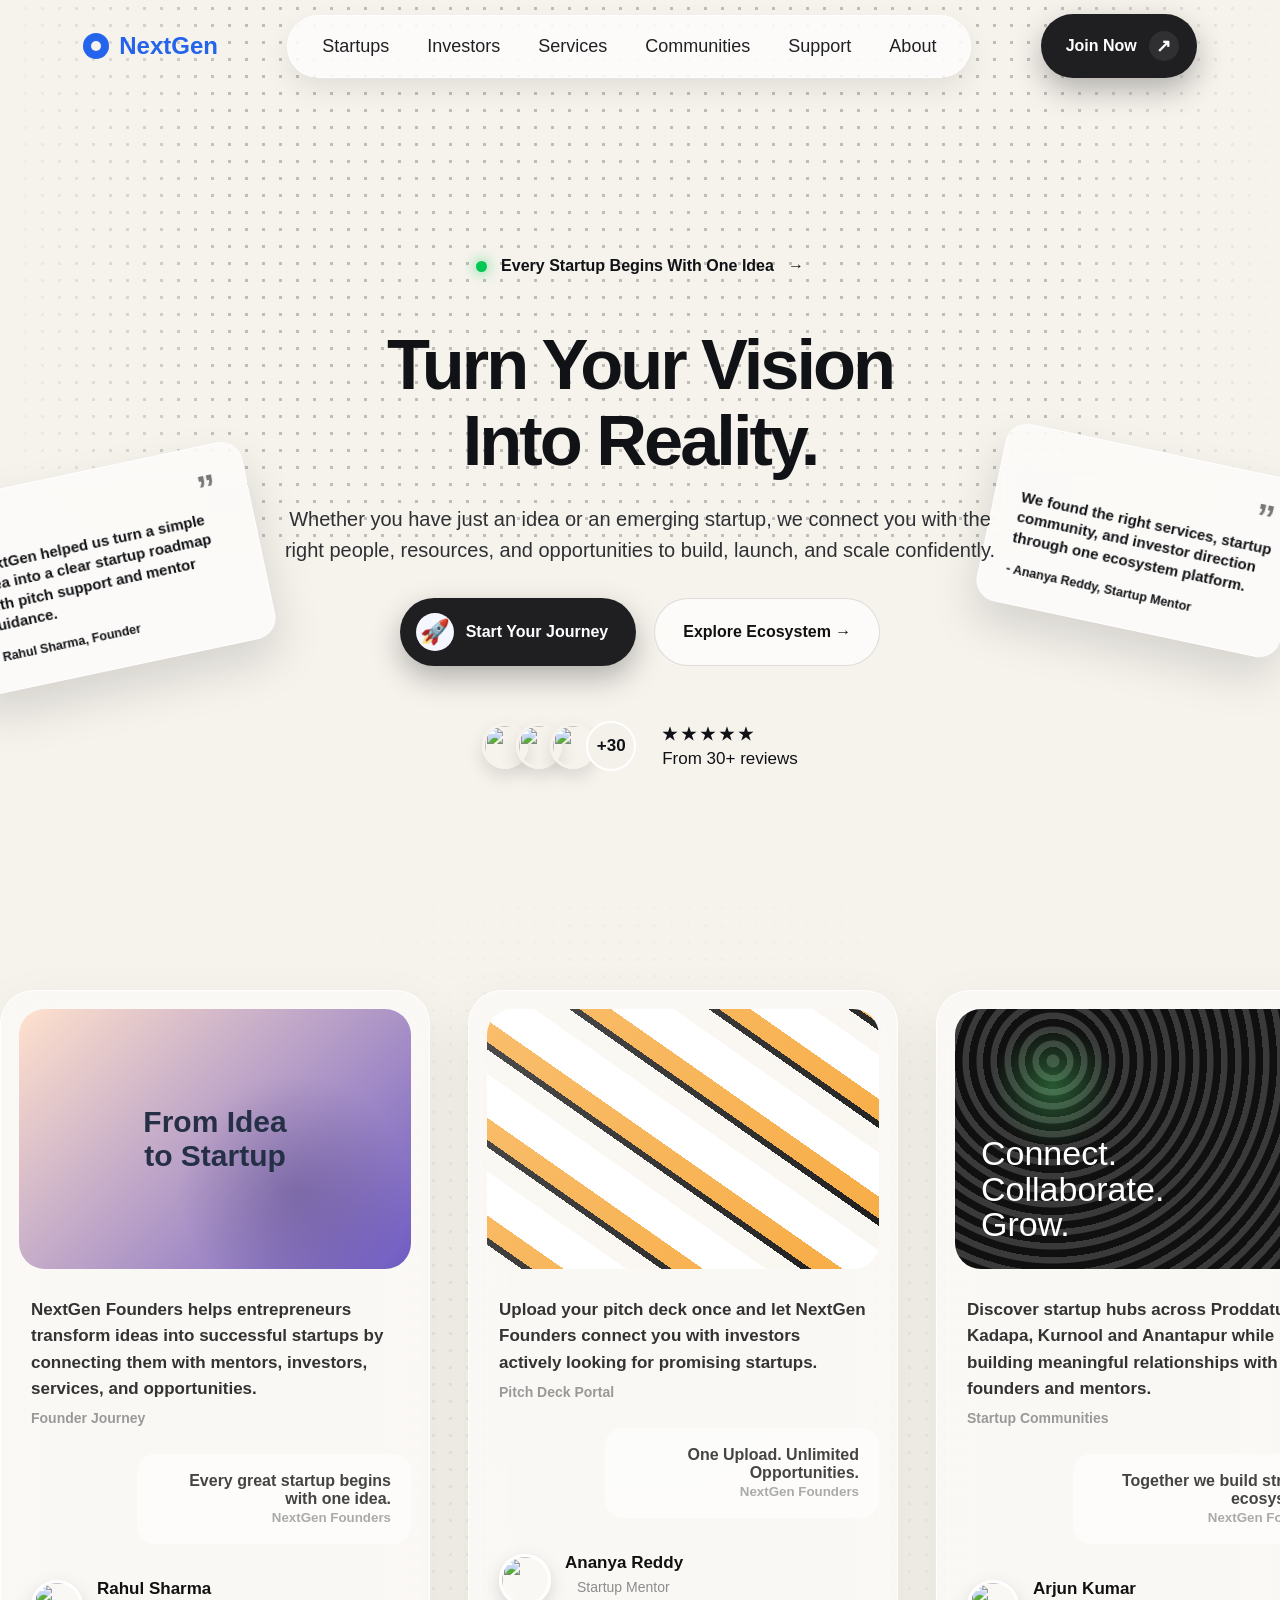
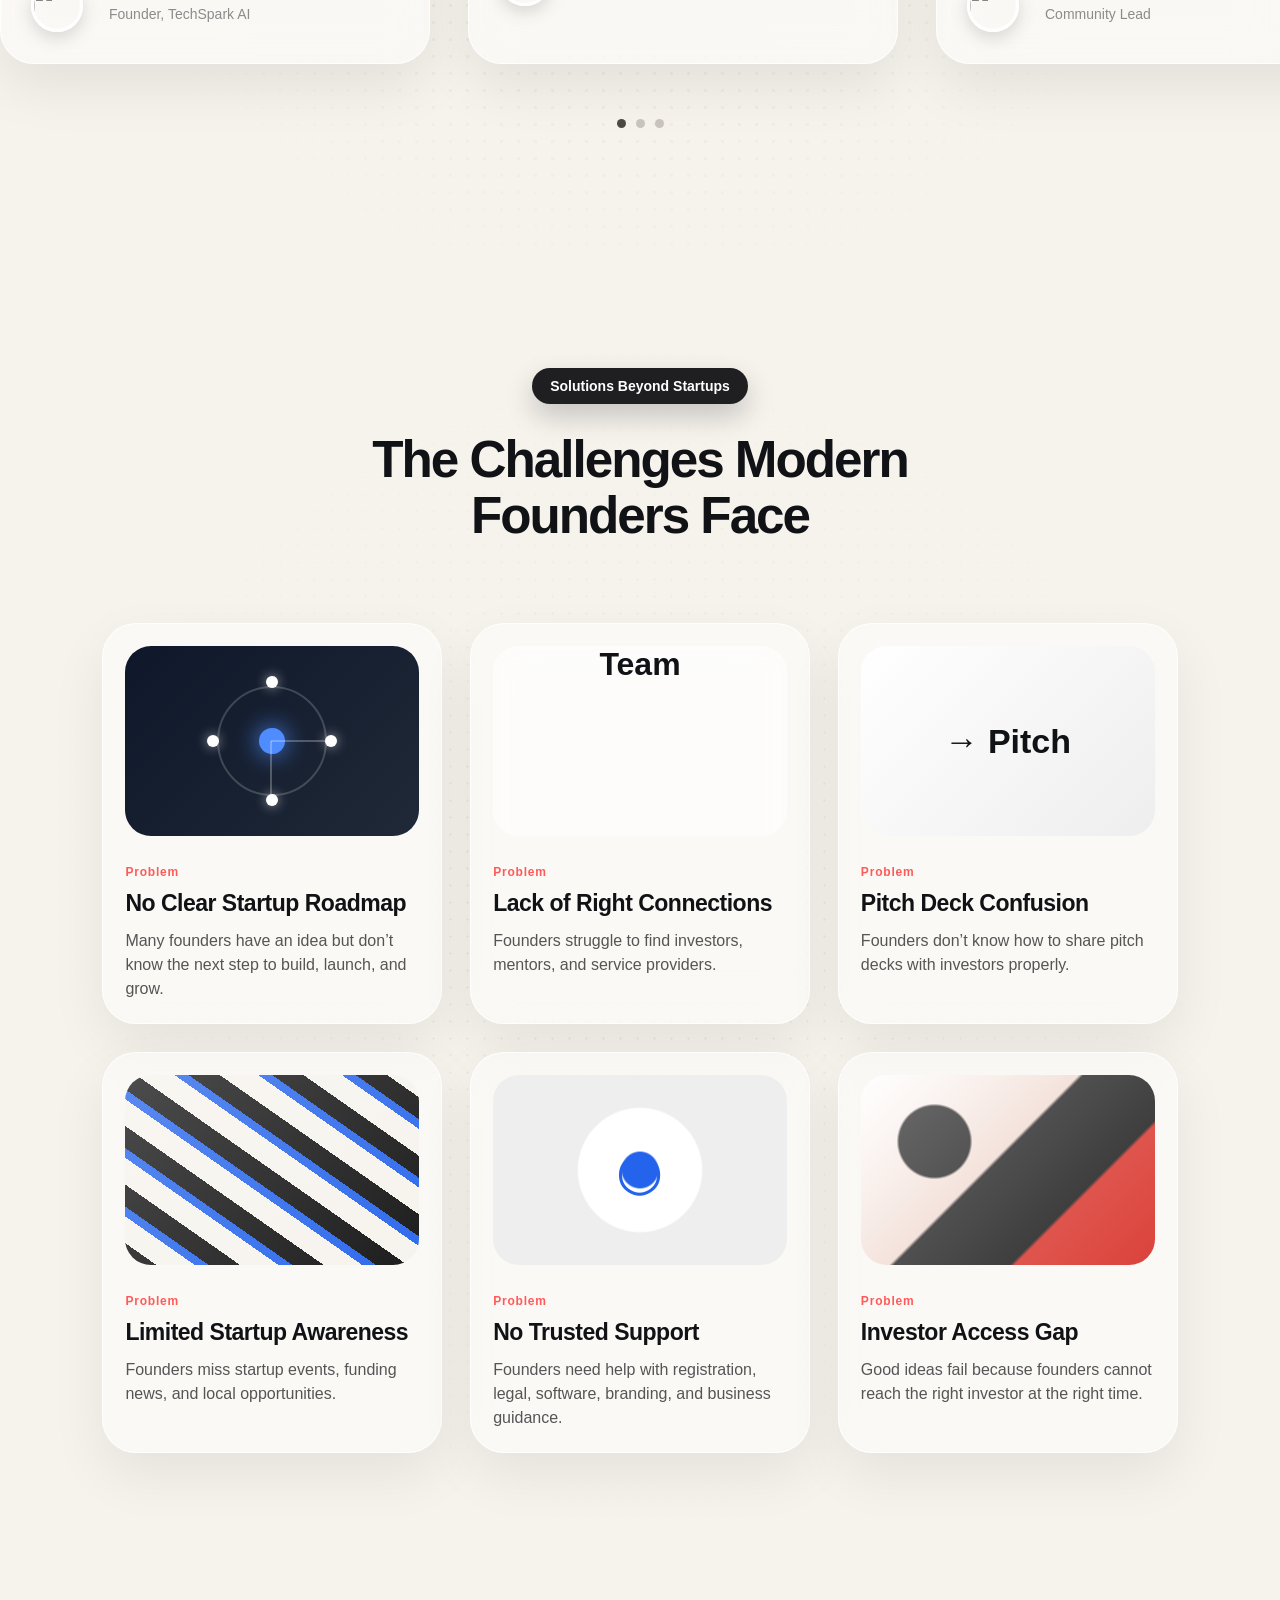
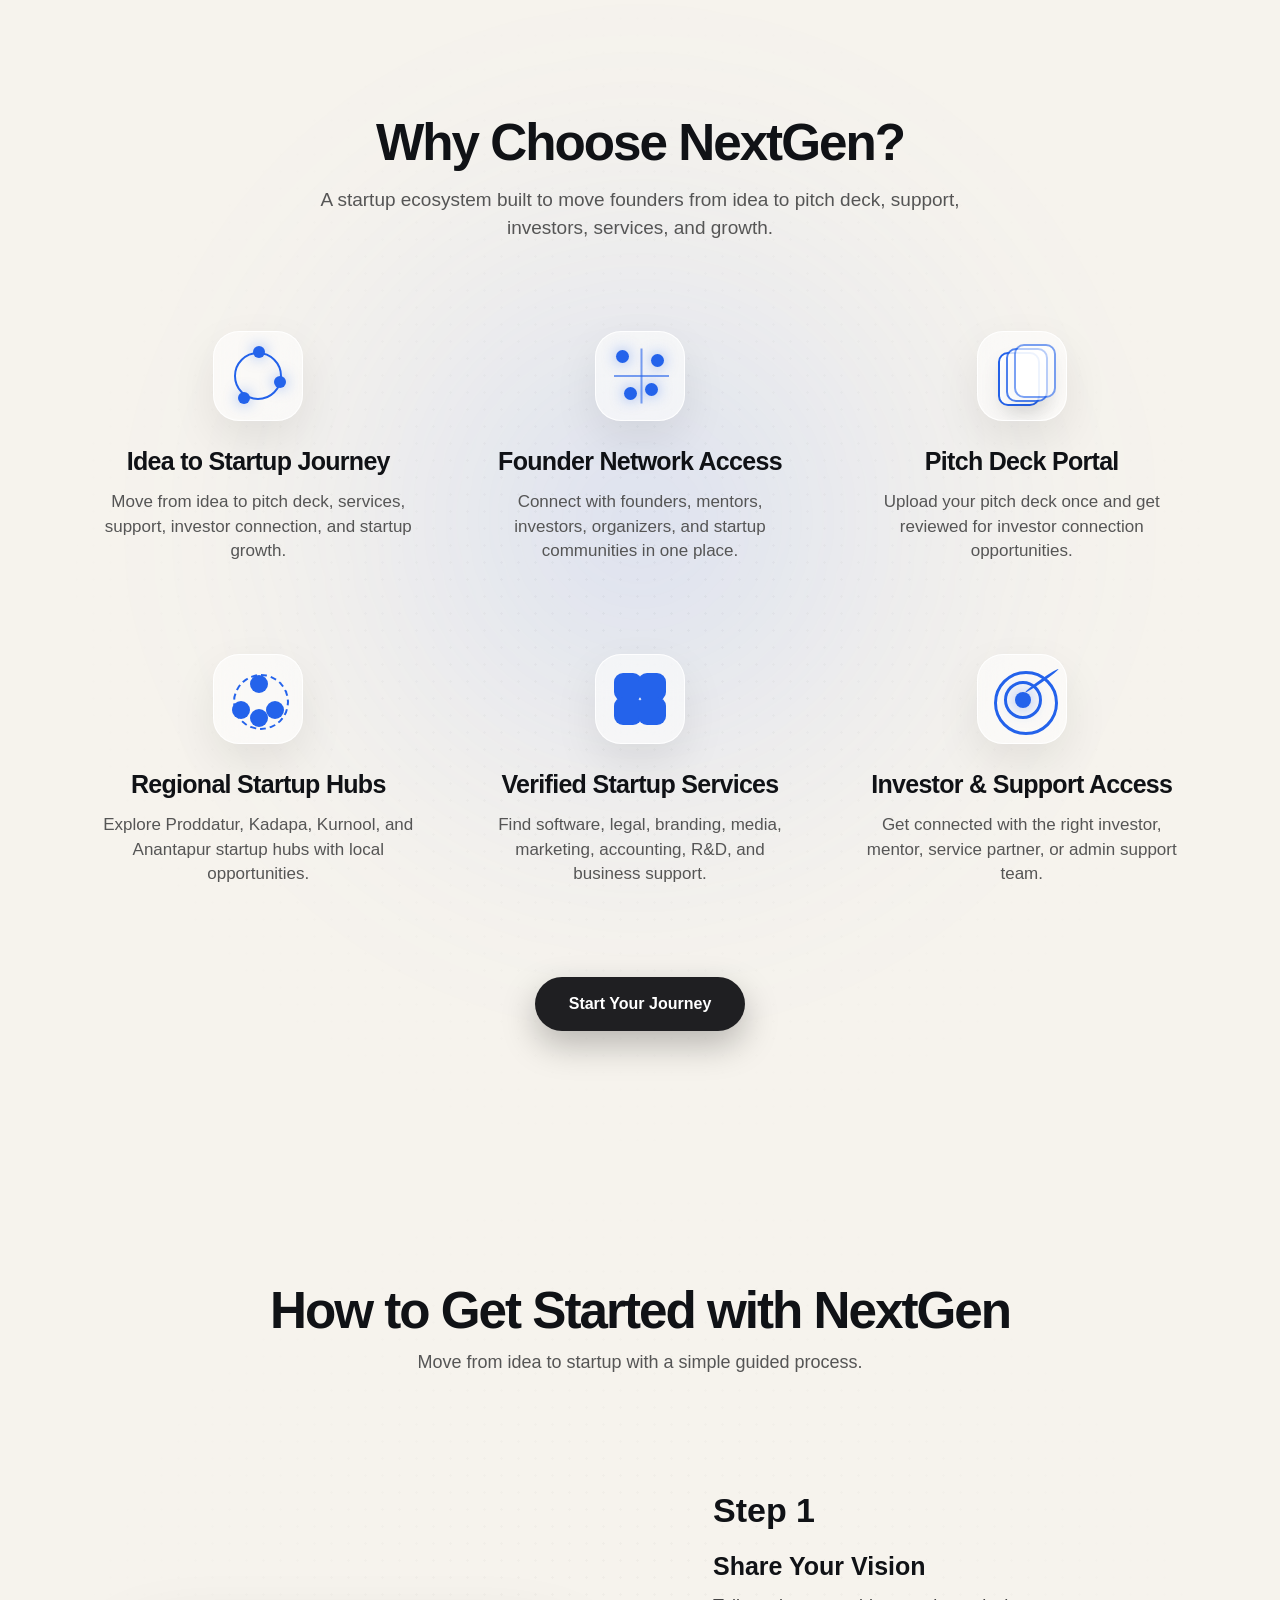
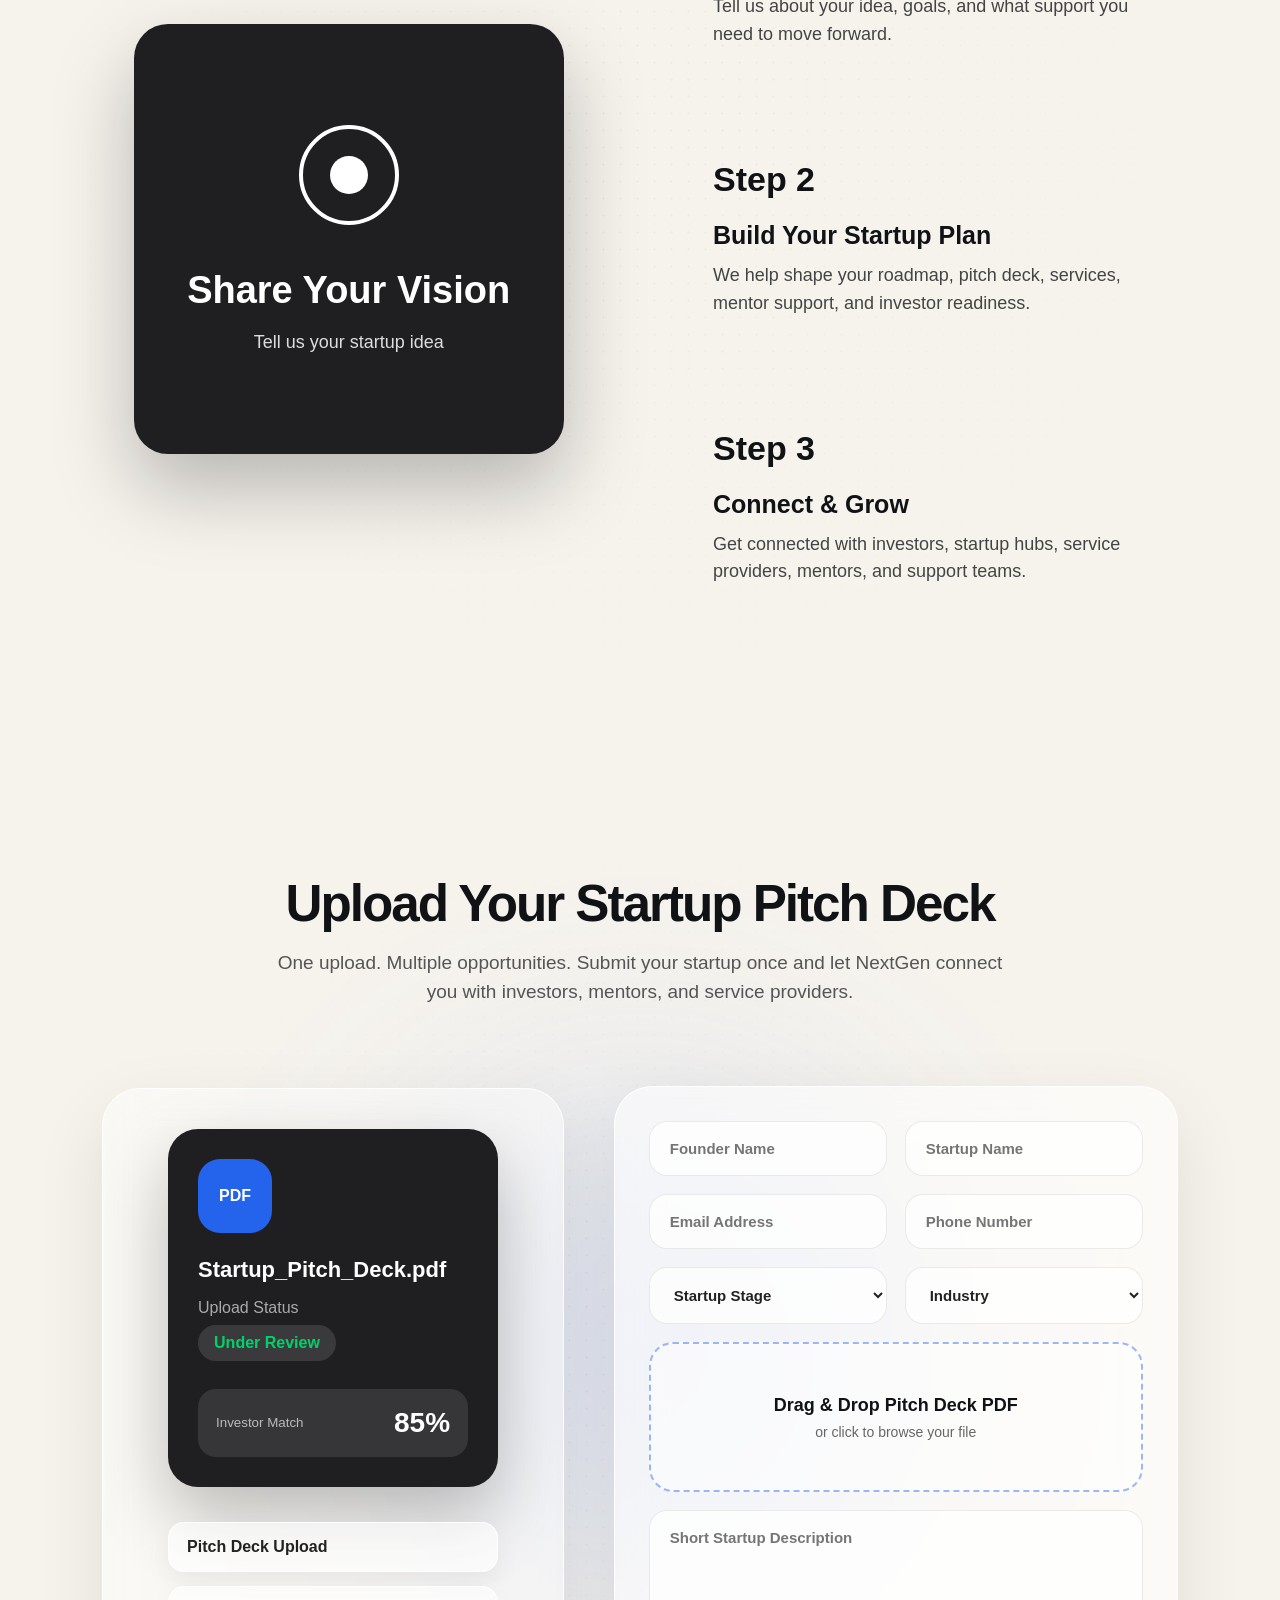
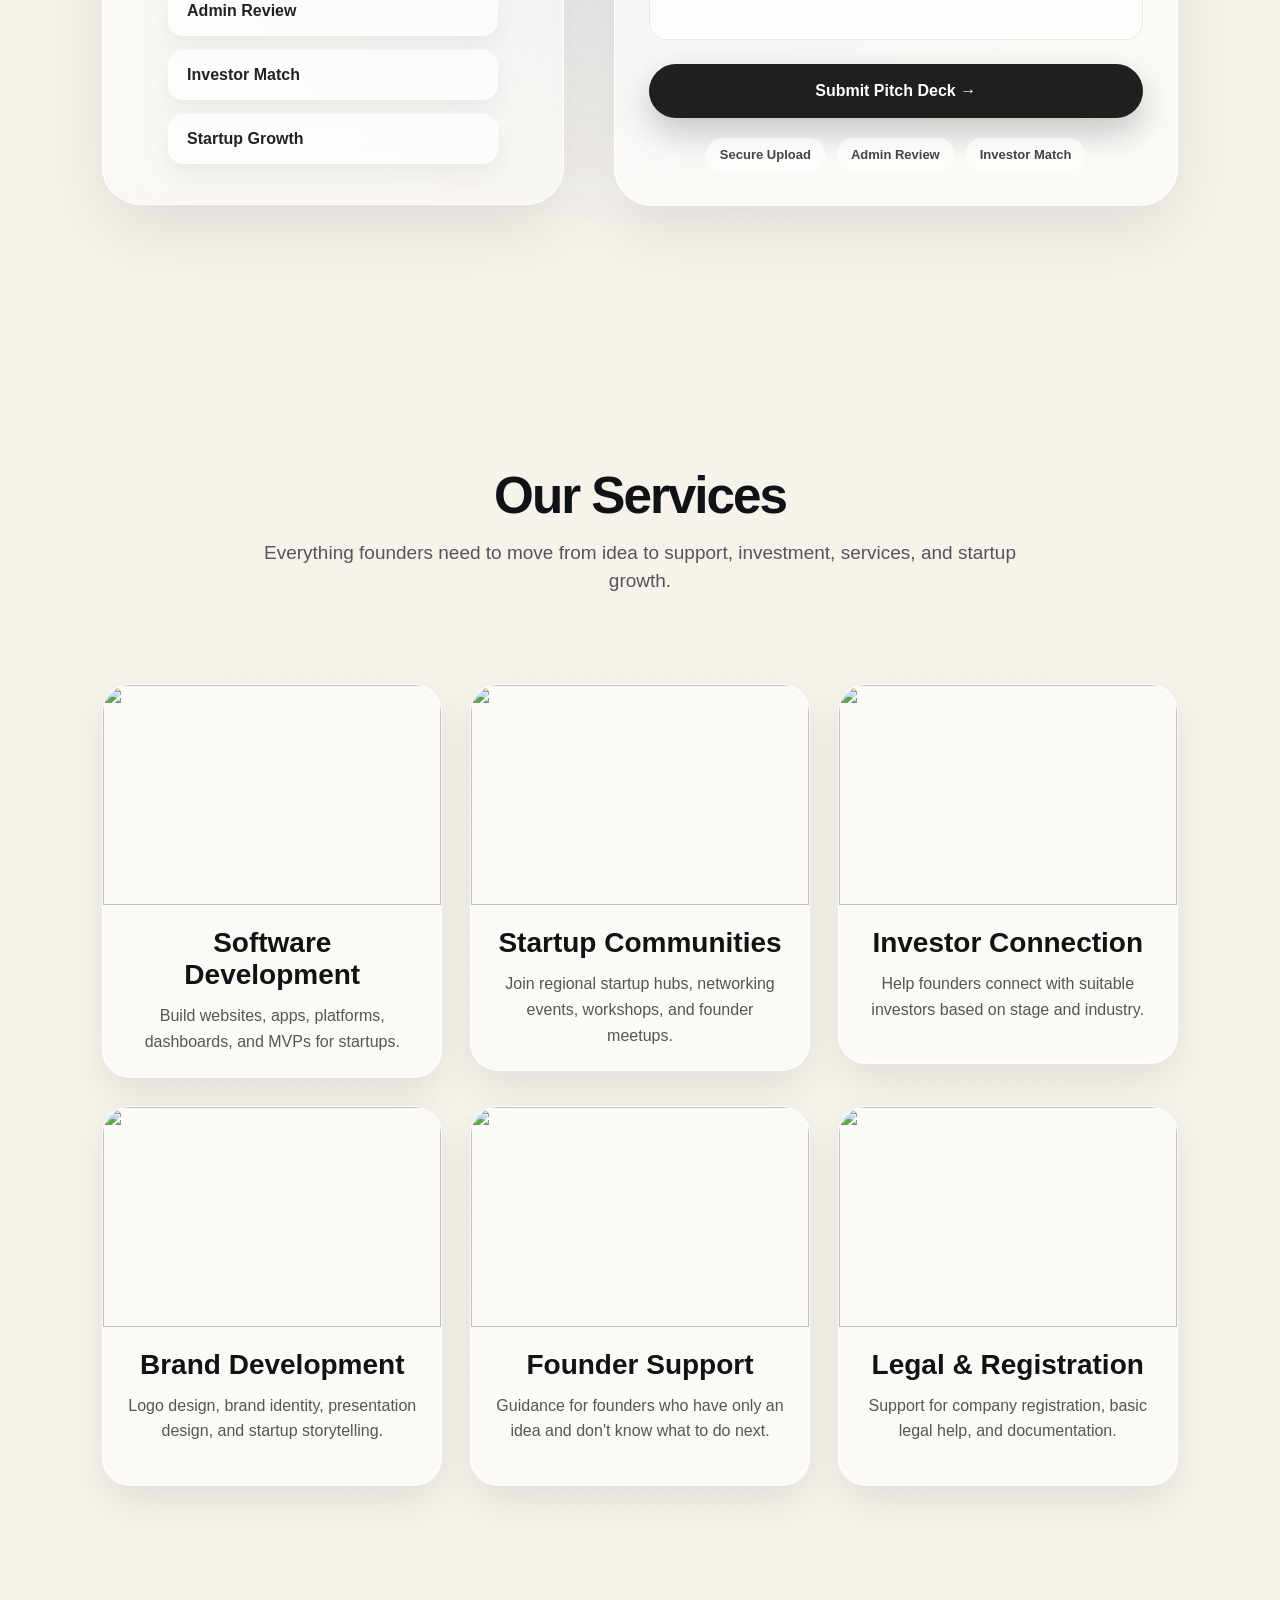
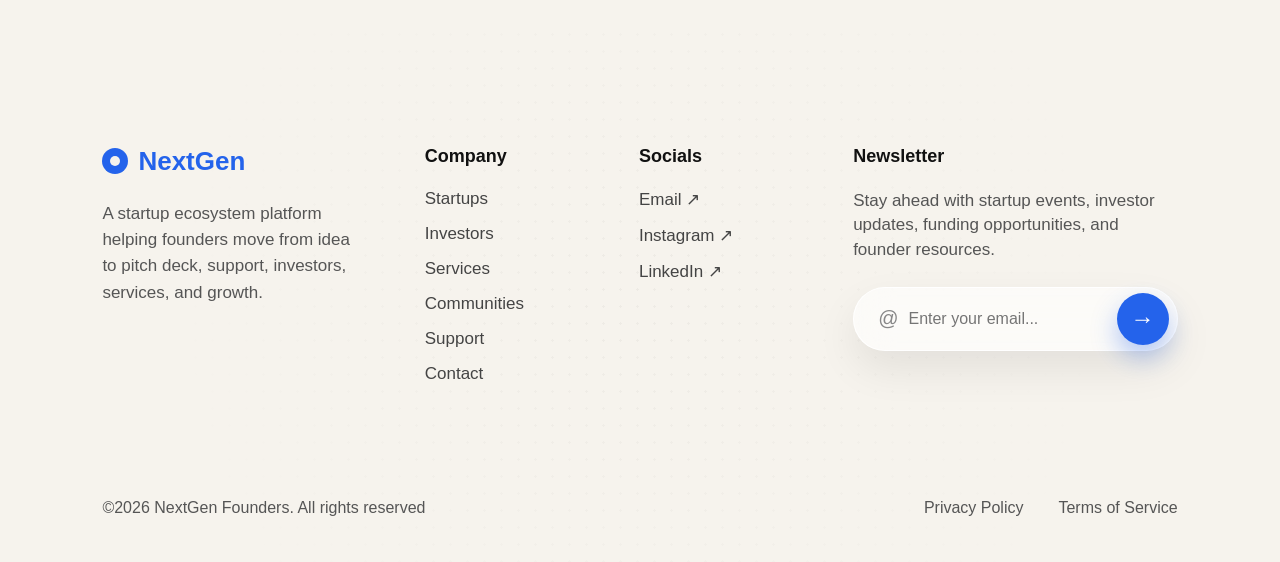
==== commit 8fcbbb59: "Updated About page UI and founder section" ====
--- a/index.html
+++ b/index.html
@@ -19,6 +19,7 @@
       <a href="#">Services</a>
       <a href="#">Communities</a>
       <a href="#">Support</a>
+      <a href="about.html">About</a>
     </div>
     <button class="btn-dark top-btn">Join Now <span class="arrow">↗</span></button>
   </nav>
--- a/style.css
+++ b/style.css
@@ -906,6 +906,7 @@
   color:#555;
   font-weight:500;
 }
+
 .services-grid{
     max-width:1180px;
     margin:auto;
@@ -926,9 +927,9 @@
     border:1px solid rgba(255,255,255,.85);
     box-shadow:0 18px 40px rgba(0,0,0,.08);
     transition:.35s;
-    height:380px;
-}
-
+    height:auto;
+    min-height:380px;
+}
 .service-card:hover{
     transform:translateY(-10px);
     box-shadow:0 28px 60px rgba(0,0,0,.12);
@@ -1436,6 +1437,49 @@
   .investor-grid{
     grid-template-columns:1fr;
   }
+
+  .services-grid{
+    grid-template-columns:1fr;
+    gap:28px;
+    padding:0 18px;
+  }
+
+  .service-card{
+    width:100%;
+    max-width:420px;
+    margin:0 auto;
+    height:auto;
+    min-height:unset;
+    border-radius:26px;
+  }
+
+  .service-card img{
+    height:210px;
+  }
+
+  .service-card div{
+    padding:22px;
+  }
+
+  .service-card h3{
+    font-size:26px;
+    line-height:1.15;
+    margin-bottom:12px;
+  }
+
+  .service-card p{
+    font-size:16px;
+    line-height:1.55;
+  }
+
+  .big-card{
+    height:auto;
+    min-height:unset;
+  }
+
+  .big-card img{
+    height:210px;
+  }
 }
 
 .footer-section{
